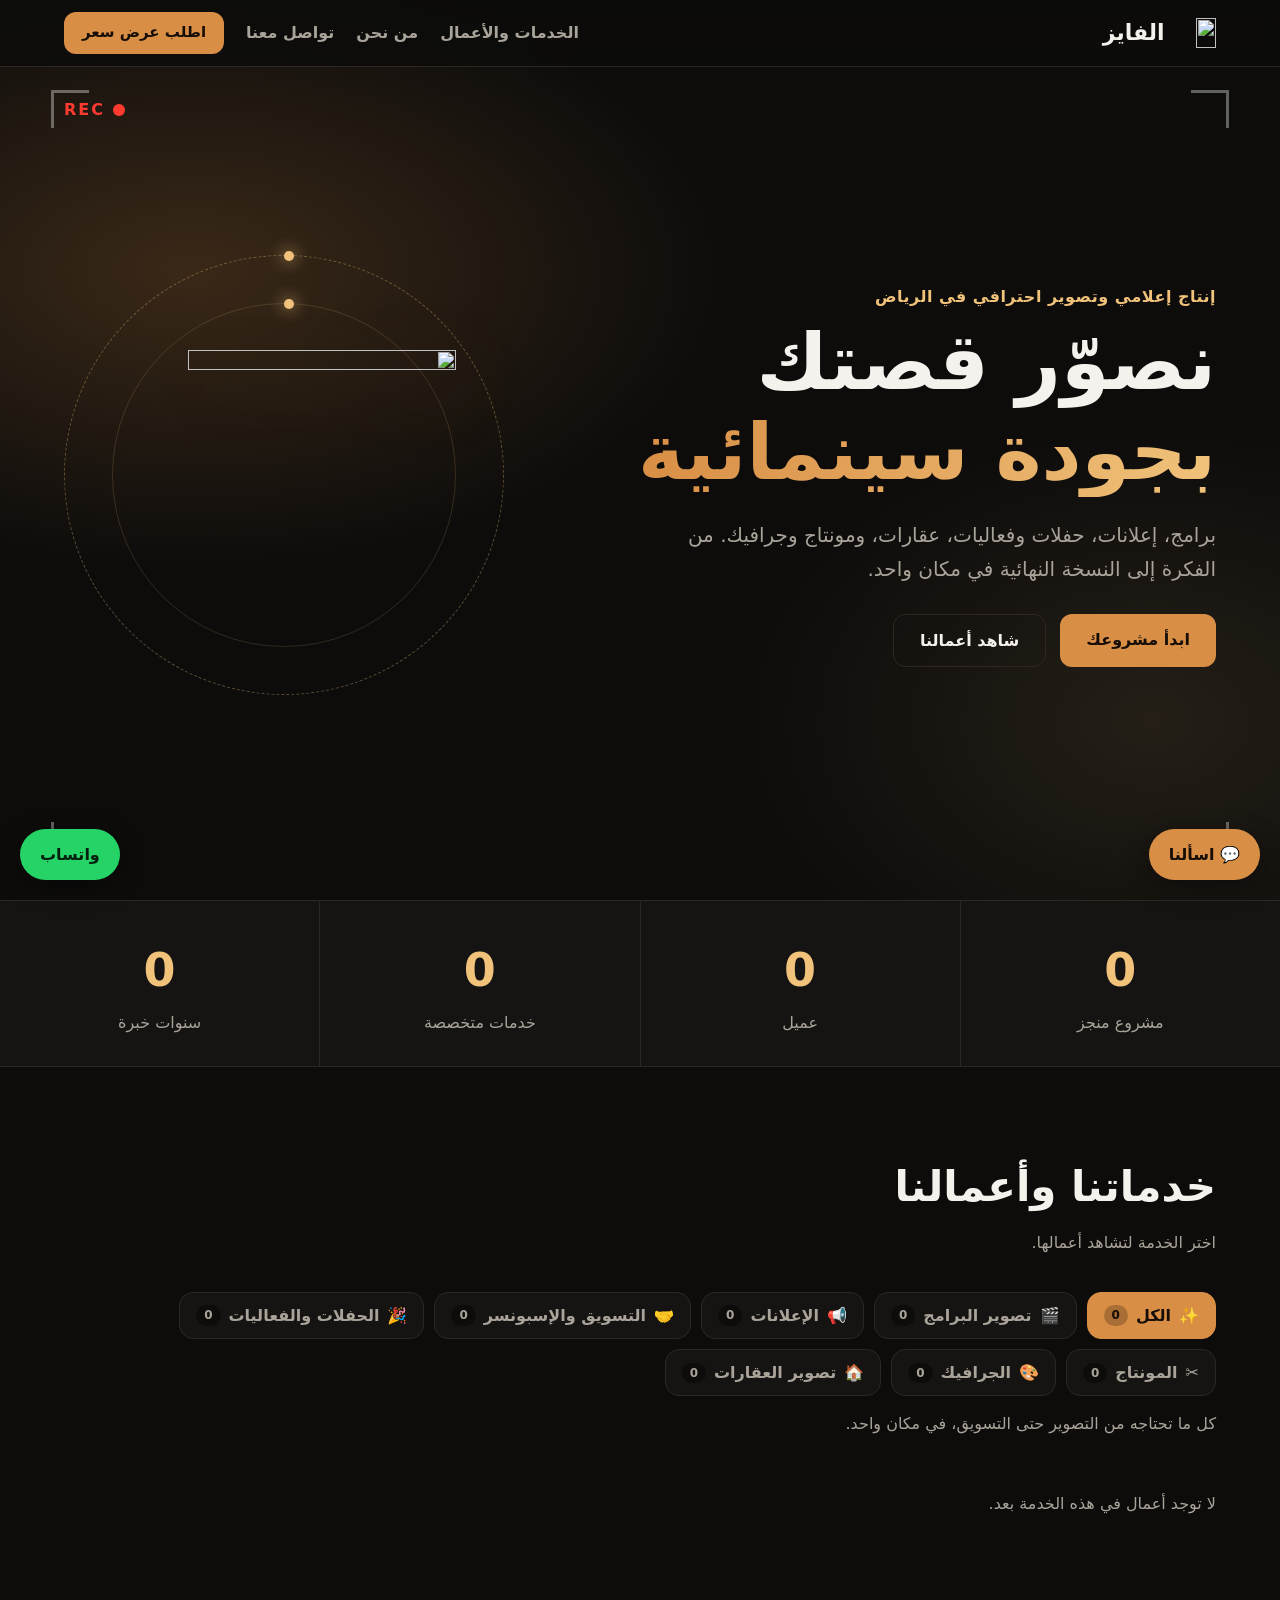
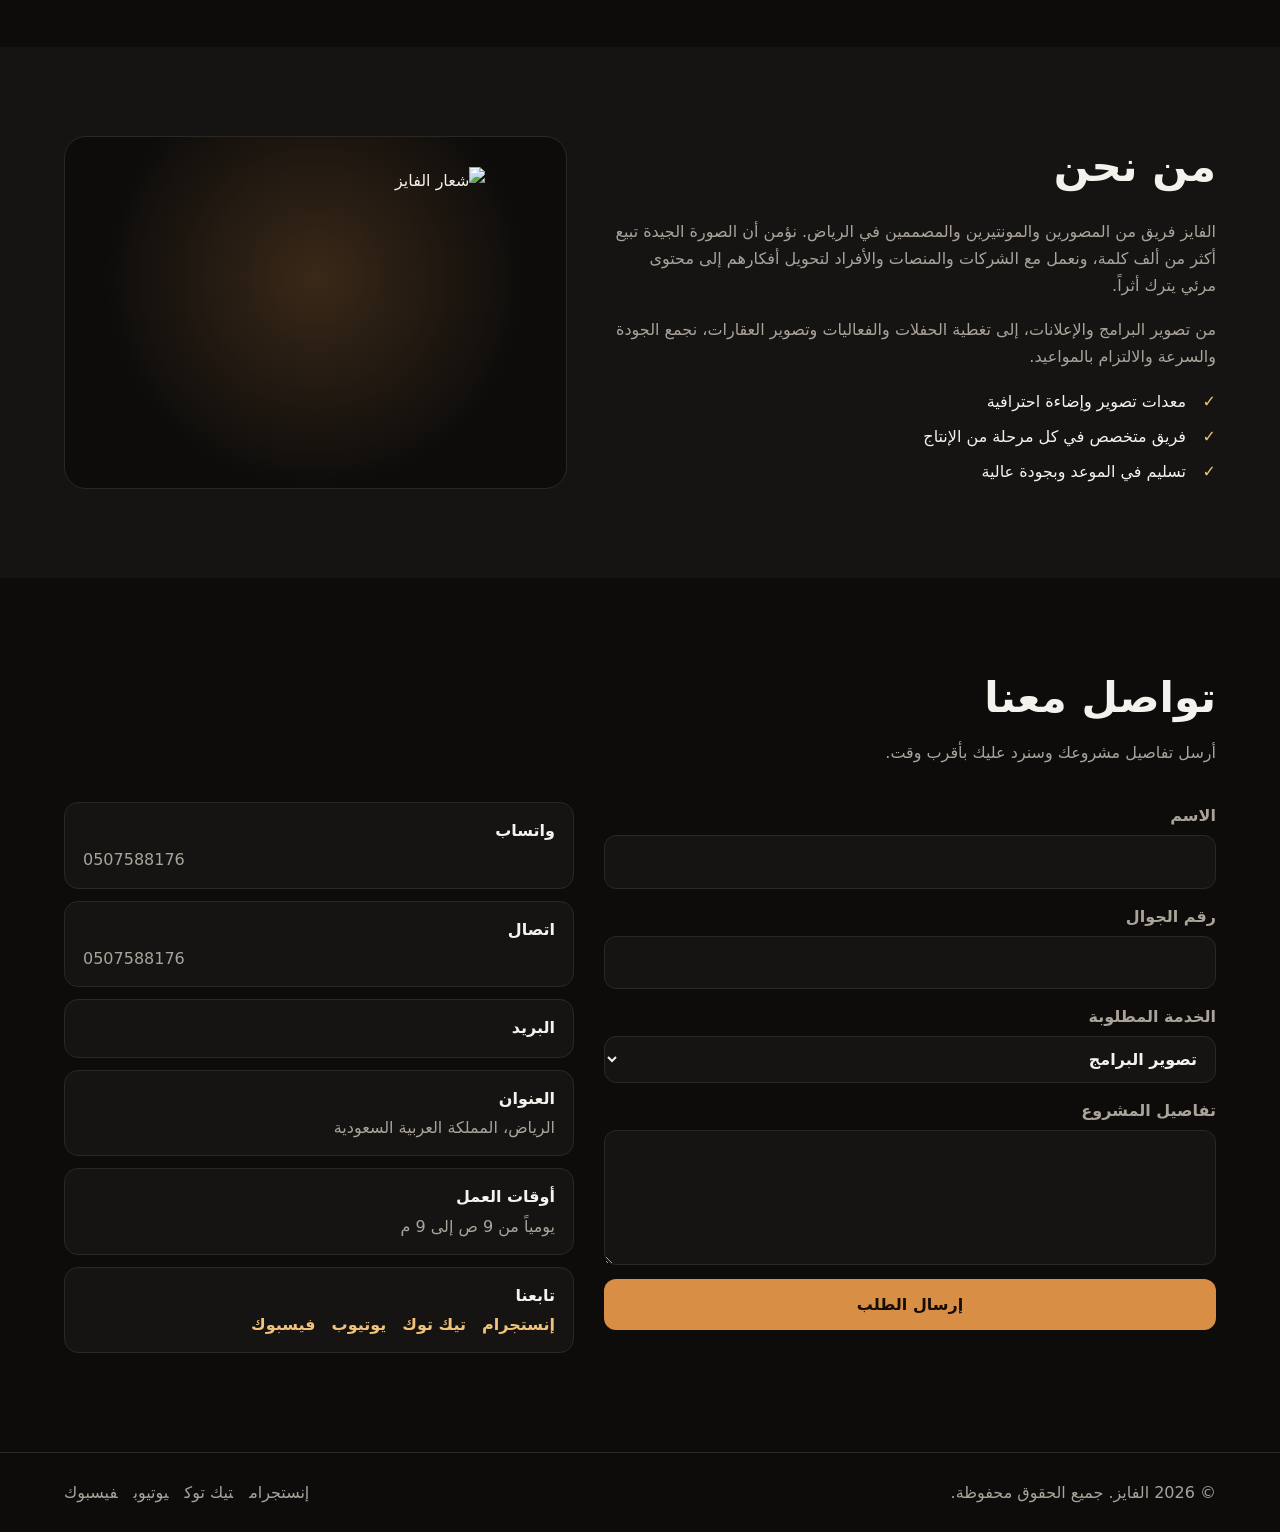
==== index.html @ 03813373 "Add files via upload" ====
<!doctype html>
<html lang="ar" dir="rtl">
<head>
<meta charset="utf-8">
<meta name="viewport" content="width=device-width, initial-scale=1, viewport-fit=cover">
<title>الفايز | تصوير وإنتاج إعلامي</title>
<meta name="description" content="الفايز: إنتاج إعلامي في الرياض. تصوير البرامج والإعلانات، التسويق بالإسبونسر، تغطية الحفلات والفعاليات، المونتاج، الجرافيك، وتصوير العقارات.">
<meta name="theme-color" content="#0d0c0b">
<meta name="referrer" content="strict-origin-when-cross-origin">
<meta http-equiv="Content-Security-Policy" content="default-src 'self'; script-src 'self'; style-src 'self' https://fonts.googleapis.com; font-src https://fonts.gstatic.com; img-src 'self' data: https://i.ytimg.com https://*.supabase.co; media-src 'self' https://*.supabase.co; frame-src https://www.youtube-nocookie.com; connect-src 'self' https://api.web3forms.com https://*.supabase.co; form-action 'self' https://api.web3forms.com; base-uri 'self'; object-src 'none'">
<link rel="icon" href="assets/logo-mark.png">
<link rel="preconnect" href="https://fonts.googleapis.com">
<link rel="preconnect" href="https://fonts.gstatic.com" crossorigin>
<link href="https://fonts.googleapis.com/css2?family=Cairo:wght@400;600;700;900&display=swap" rel="stylesheet">
<link rel="stylesheet" href="style.css">
</head>
<body>

<header class="top" id="top">
  <a class="brand" href="#top" aria-label="الرئيسية"><img src="assets/logo-mark.png" alt="" width="40" height="29"><span data-cfg="name">الفايز</span></a>
  <button class="burger" id="burger" aria-label="القائمة" aria-expanded="false"><span></span><span></span><span></span></button>
  <nav id="nav">
    <a href="#services">الخدمات والأعمال</a>
    <a href="#offers" id="navOffers" hidden>العروض</a>
    <a href="#about">من نحن</a>
    <a href="#contact">تواصل معنا</a>
    <a class="btn small" href="#contact">اطلب عرض سعر</a>
  </nav>
</header>

<main>
<section class="hero">
  <div class="rec"><i></i> REC</div>
  <div class="hero-in">
    <p class="eyebrow" data-cfg="tagline">إنتاج إعلامي</p>
    <h1>نصوّر قصتك<br><em>بجودة سينمائية</em></h1>
    <p class="lead">برامج، إعلانات، حفلات وفعاليات، عقارات، ومونتاج وجرافيك. من الفكرة إلى النسخة النهائية في مكان واحد.</p>
    <div class="cta">
      <a class="btn" href="#contact">ابدأ مشروعك</a>
      <a class="btn ghost" href="#services">شاهد أعمالنا</a>
    </div>
  </div>
  <div class="orbit" aria-hidden="true">
    <i class="ring r1"></i><i class="ring r2"></i>
    <img class="mark" src="assets/logo-mark.png" alt="" width="420" height="305">
  </div>
  <div class="frame" aria-hidden="true"><b></b><b></b><b></b><b></b></div>
</section>

<section class="stats" aria-label="أرقام">
  <div><strong data-count="250">0</strong><span>مشروع منجز</span></div>
  <div><strong data-count="80">0</strong><span>عميل</span></div>
  <div><strong data-count="7">0</strong><span>خدمات متخصصة</span></div>
  <div><strong data-count="5">0</strong><span>سنوات خبرة</span></div>
</section>

<section id="offers" class="sec offers" hidden>
  <h2>العروض والأخبار</h2>
  <p class="sub">آخر عروضنا وأخبارنا.</p>
  <div class="ads" id="adsGrid"></div>
</section>

<section id="services" class="sec">
  <h2>خدماتنا وأعمالنا</h2>
  <p class="sub">اختر الخدمة لتشاهد أعمالها.</p>
  <div class="svc-tabs" id="svcTabs" role="tablist"></div>
  <p class="svc-desc" id="svcDesc"></p>
  <div class="marquee" id="marquee" aria-label="أعمال">
    <div class="track" id="track"></div>
  </div>
  <p class="empty" id="empty" hidden>لا توجد أعمال في هذه الخدمة بعد.</p>
</section>

<section id="about" class="sec dark about">
  <div>
    <h2>من نحن</h2>
    <p>الفايز فريق من المصورين والمونتيرين والمصممين في الرياض. نؤمن أن الصورة الجيدة تبيع أكثر من ألف كلمة، ونعمل مع الشركات والمنصات والأفراد لتحويل أفكارهم إلى محتوى مرئي يترك أثراً.</p>
    <p>من تصوير البرامج والإعلانات، إلى تغطية الحفلات والفعاليات وتصوير العقارات، نجمع الجودة والسرعة والالتزام بالمواعيد.</p>
    <ul class="ticks">
      <li>معدات تصوير وإضاءة احترافية</li>
      <li>فريق متخصص في كل مرحلة من الإنتاج</li>
      <li>تسليم في الموعد وبجودة عالية</li>
    </ul>
  </div>
  <div class="about-art"><img src="assets/logo.png" alt="شعار الفايز" width="360" height="308" loading="lazy"></div>
</section>

<section id="contact" class="sec">
  <h2>تواصل معنا</h2>
  <p class="sub">أرسل تفاصيل مشروعك وسنرد عليك بأقرب وقت.</p>
  <div class="contact">
    <form id="form" novalidate>
      <input type="text" name="botcheck" class="hp" tabindex="-1" autocomplete="off" aria-hidden="true">
      <label for="fName">الاسم<input id="fName" name="name" required maxlength="80" autocomplete="name"></label>
      <label for="fPhone">رقم الجوال<input id="fPhone" name="phone" required maxlength="20" inputmode="tel" autocomplete="tel" dir="ltr"></label>
      <label for="svcSelect">الخدمة المطلوبة<select name="service" id="svcSelect"></select></label>
      <label for="fMsg">تفاصيل المشروع<textarea id="fMsg" name="message" rows="4" maxlength="1000"></textarea></label>
      <button class="btn" type="submit">إرسال الطلب</button>
      <p class="note" id="formNote" role="status"></p>
    </form>
    <div class="info">
      <a class="card" id="waLink" href="#" target="_blank" rel="noopener noreferrer"><b>واتساب</b><span dir="ltr" data-cfg="phoneShow"></span></a>
      <a class="card" id="telLink" href="#"><b>اتصال</b><span dir="ltr" data-cfg="phoneShow"></span></a>
      <a class="card" id="mailLink" href="#" hidden><b>البريد</b><span dir="ltr" data-cfg="email"></span></a>
      <div class="card"><b>العنوان</b><span data-cfg="address"></span></div>
      <div class="card"><b>أوقات العمل</b><span data-cfg="hours"></span></div>
    </div>
  </div>
</section>
</main>

<footer>
  <span>© <span id="yr"></span> <span data-cfg="name">الفايز</span>. جميع الحقوق محفوظة.</span>
  <span class="soc" id="soc"></span>
</footer>

<a class="wa-float" id="waFloat" href="#" target="_blank" rel="noopener noreferrer" aria-label="واتساب">واتساب</a>

<div class="lightbox" id="lb" hidden><button id="lbClose" aria-label="إغلاق">×</button><div id="lbBody"></div></div>

<div class="popup" id="popup" hidden role="dialog" aria-modal="true" aria-labelledby="popTitle">
  <div class="pop-card">
    <button id="popClose" aria-label="إغلاق">×</button>
    <div id="popImg"></div>
    <h3 id="popTitle"></h3>
    <p id="popText"></p>
    <a class="btn" id="popBtn" href="#"></a>
  </div>
</div>

<button class="chat-fab" id="chatFab" aria-label="المساعد">💬 اسألنا</button>
<section class="chat" id="chat" hidden aria-label="المساعد الآلي">
  <header><b>المساعد</b><button id="chatClose" aria-label="إغلاق">×</button></header>
  <div class="msgs" id="msgs" aria-live="polite"></div>
  <div class="quick" id="quick"></div>
  <form id="chatForm"><input id="chatIn" maxlength="200" placeholder="اكتب سؤالك..." autocomplete="off"><button class="btn small">إرسال</button></form>
</section>

<script src="config.js"></script>
<script src="app.js"></script>
</body>
</html>
---- style.css ----
:root{--bg:#0d0c0b;--bg2:#161412;--line:#2c2723;--tx:#f5f1ec;--mut:#aaa39a;--ac:#d98e45;--ac2:#f0c27a;--on-ac:#150d06;--rec:#ff3b30;color-scheme:dark}
*{box-sizing:border-box}
html{scroll-behavior:smooth;scroll-padding-top:76px}
body{margin:0;background:var(--bg);color:var(--tx);font-family:'Cairo',system-ui,'Segoe UI',Tahoma,sans-serif;line-height:1.7}
a{color:inherit;text-decoration:none}
button{font:inherit;cursor:pointer}
.top{position:fixed;inset:0 0 auto 0;z-index:50;display:flex;align-items:center;justify-content:space-between;padding:12px 5vw;background:rgba(13,12,11,.84);backdrop-filter:blur(10px);border-bottom:1px solid var(--line)}
.brand{display:flex;align-items:center;gap:10px;font-weight:900;font-size:22px}.brand img{height:30px;width:auto}
.dotx{width:12px;height:12px;border-radius:50%;background:var(--ac);box-shadow:0 0 12px var(--ac)}
nav{display:flex;align-items:center;gap:22px}
nav a{color:var(--mut);font-weight:600}nav a:hover{color:var(--tx)}
.btn{display:inline-block;background:var(--ac);color:var(--on-ac);border:0;border-radius:12px;padding:12px 26px;font-weight:700;transition:transform .2s,filter .2s}
.btn:hover{transform:translateY(-2px);filter:brightness(1.1)}
.btn.small{padding:8px 18px;font-size:15px;color:var(--on-ac)!important}
.btn.ghost{background:transparent;border:1.5px solid var(--line);color:var(--tx)}
.burger{display:none;background:none;border:0;padding:6px}
.burger span{display:block;width:26px;height:2px;background:var(--tx);margin:5px 0}
.hero{position:relative;min-height:100vh;display:flex;align-items:center;padding:110px 5vw 60px;overflow:hidden;background:radial-gradient(900px 500px at 15% 30%,rgba(217,142,69,.22),transparent 60%),radial-gradient(700px 500px at 90% 80%,rgba(240,194,122,.10),transparent 60%),var(--bg)}
.hero-in{position:relative;z-index:2;max-width:720px}
.eyebrow{color:var(--ac2);font-weight:700;letter-spacing:.5px;margin:0 0 8px}
h1{font-size:clamp(38px,7vw,78px);line-height:1.15;margin:0 0 18px;font-weight:900}
h1 em{font-style:normal;background:linear-gradient(90deg,var(--ac),var(--ac2));-webkit-background-clip:text;background-clip:text;color:transparent}
.lead{font-size:clamp(16px,2vw,20px);color:var(--mut);max-width:560px}
.cta{display:flex;gap:14px;flex-wrap:wrap;margin-top:28px}
.rec{position:absolute;top:96px;left:5vw;display:flex;align-items:center;gap:8px;font-weight:900;letter-spacing:2px;color:var(--rec);z-index:2}
.rec i{width:12px;height:12px;border-radius:50%;background:var(--rec);animation:blink 1.2s infinite}
@keyframes blink{50%{opacity:.15}}
.frame{position:absolute;inset:90px 4vw 40px;pointer-events:none}
.frame b{position:absolute;width:38px;height:38px;border:3px solid rgba(255,255,255,.35)}
.frame b:nth-child(1){top:0;right:0;border-left:0;border-bottom:0}.frame b:nth-child(2){top:0;left:0;border-right:0;border-bottom:0}
.frame b:nth-child(3){bottom:0;right:0;border-left:0;border-top:0}.frame b:nth-child(4){bottom:0;left:0;border-right:0;border-top:0}
.stats{display:grid;grid-template-columns:repeat(4,1fr);gap:1px;background:var(--line);border-block:1px solid var(--line)}
.stats div{background:var(--bg2);padding:30px 10px;text-align:center}
.stats strong{display:block;font-size:clamp(28px,4vw,46px);color:var(--ac2);font-weight:900}
.stats span{color:var(--mut)}
.sec{padding:84px 5vw}.sec.dark{background:var(--bg2)}
h2{font-size:clamp(28px,4vw,42px);margin:0 0 6px;font-weight:900}
.sub{color:var(--mut);margin:0 0 36px}
.grid{display:grid;grid-template-columns:repeat(auto-fit,minmax(250px,1fr));gap:18px}
.svc{background:var(--bg2);border:1px solid var(--line);border-radius:18px;padding:26px;transition:transform .25s,border-color .25s}
.svc:hover{transform:translateY(-6px);border-color:var(--ac)}
.svc .ic{font-size:34px}.svc h3{margin:10px 0 6px}.svc p{margin:0;color:var(--mut)}
.filters{display:flex;gap:10px;flex-wrap:wrap;margin-bottom:24px}
.filters button{background:transparent;border:1px solid var(--line);color:var(--mut);padding:7px 18px;border-radius:999px}
.filters button.on,.filters button:hover{background:var(--ac);border-color:var(--ac);color:var(--on-ac)}
.gallery{display:grid;grid-template-columns:repeat(auto-fill,minmax(280px,1fr));gap:16px}
.item{padding:0;border:1px solid var(--line);background:var(--bg);border-radius:16px;overflow:hidden;color:inherit;text-align:right}
.ph{aspect-ratio:16/10;display:grid;place-items:center;background:linear-gradient(135deg,hsl(var(--h,0) 60% 22%),hsl(calc(var(--h,0) + 40) 70% 10%));position:relative;overflow:hidden}
.ph span{font-size:42px;opacity:.55}
.ph img{width:100%;height:100%;object-fit:cover;transition:transform .5s}
.item:hover .ph img{transform:scale(1.06)}
.ph.big{aspect-ratio:16/9;border-radius:14px}
.cap{padding:12px 16px;display:flex;justify-content:space-between;align-items:center}.cap small{color:var(--mut)}
.about{display:grid;grid-template-columns:1.2fr 1fr;gap:46px;align-items:center}
.about p{color:var(--mut)}
.ticks{list-style:none;padding:0;margin:18px 0 0}.ticks li{padding-right:30px;position:relative;margin:8px 0}
.ticks li::before{content:"✓";position:absolute;right:0;color:var(--ac2);font-weight:900}
.about-art{border-radius:22px;border:1px solid var(--line);background:radial-gradient(circle at 50% 40%,rgba(217,142,69,.22),transparent 65%),var(--bg);display:grid;place-items:center;padding:30px}.about-art img{max-width:min(340px,100%);height:auto}
.contact{display:grid;grid-template-columns:1.2fr 1fr;gap:30px}
form{display:grid;gap:14px}
label{display:grid;gap:6px;color:var(--mut);font-weight:600}
input,select,textarea{background:var(--bg2);border:1px solid var(--line);color:var(--tx);border-radius:12px;padding:12px 14px;font:inherit}
input:focus,select:focus,textarea:focus{outline:2px solid var(--ac);outline-offset:1px}
.hp{position:absolute;width:1px;height:1px;opacity:0;overflow:hidden;clip:rect(0 0 0 0);pointer-events:none}
.note{margin:0;min-height:24px;color:#4cd964}.note.err{color:#ff6b61}
.info{display:grid;gap:12px;align-content:start}
.card{display:grid;gap:2px;background:var(--bg2);border:1px solid var(--line);border-radius:14px;padding:14px 18px}
.card span{color:var(--mut)}a.card:hover{border-color:var(--ac)}
footer{display:flex;justify-content:space-between;flex-wrap:wrap;gap:10px;padding:26px 5vw;border-top:1px solid var(--line);color:var(--mut)}
.soc a{margin-inline-start:16px}.soc a:hover{color:var(--tx)}
.wa-float{position:fixed;bottom:20px;left:20px;z-index:60;background:#25d366;color:#04210f;font-weight:900;padding:12px 20px;border-radius:999px;box-shadow:0 6px 24px rgba(0,0,0,.4)}
.chat-fab{position:fixed;bottom:20px;right:20px;z-index:60;background:var(--ac);color:var(--on-ac);border:0;font-weight:700;padding:12px 20px;border-radius:999px;box-shadow:0 6px 24px rgba(0,0,0,.4)}
.chat{position:fixed;bottom:20px;right:20px;z-index:70;width:min(360px,calc(100vw - 32px));height:min(520px,calc(100vh - 40px));display:flex;flex-direction:column;background:var(--bg2);border:1px solid var(--line);border-radius:18px;overflow:hidden;box-shadow:0 12px 48px rgba(0,0,0,.6)}
.chat[hidden]{display:none}
.chat header{display:flex;justify-content:space-between;align-items:center;padding:12px 16px;background:var(--ac);color:var(--on-ac)}
.chat header button{background:none;border:0;color:var(--on-ac);font-size:24px}
.msgs{flex:1;overflow:auto;padding:14px;display:flex;flex-direction:column;gap:8px}
.m{max-width:85%;padding:9px 14px;border-radius:14px;white-space:pre-line}
.m.bot{background:var(--bg);border:1px solid var(--line);align-self:flex-start}
.m.me{background:var(--ac);align-self:flex-end}
.quick{display:flex;gap:6px;flex-wrap:wrap;padding:0 14px 8px}
.quick button{background:transparent;border:1px solid var(--line);color:var(--mut);padding:4px 12px;border-radius:999px;font-size:14px}
.quick button:hover{border-color:var(--ac);color:var(--tx)}
#chatForm{display:flex;gap:8px;padding:10px;border-top:1px solid var(--line)}
#chatForm input{flex:1;min-width:0}
.lightbox{position:fixed;inset:0;z-index:100;background:rgba(0,0,0,.88);display:grid;place-items:center;padding:20px}
.lightbox[hidden]{display:none}
.lightbox>div{width:min(900px,100%)}.lightbox p{text-align:center;color:var(--mut)}
#lbClose{position:absolute;top:14px;left:20px;background:none;border:0;color:#fff;font-size:38px}
@media(max-width:820px){
 .burger{display:block}
 nav{position:fixed;inset:60px 0 auto 0;flex-direction:column;background:var(--bg);padding:20px;border-bottom:1px solid var(--line);transform:translateY(-130%);transition:transform .3s}
 nav.open{transform:none}
 .stats{grid-template-columns:repeat(2,1fr)}
 .about,.contact{grid-template-columns:1fr}
 .rec{top:78px}
}
@media(prefers-reduced-motion:reduce){*{animation:none!important;transition:none!important;scroll-behavior:auto!important}}

/* ===== الفايز: إضافات ===== */
.hero{gap:30px;justify-content:space-between}
.orbit{position:relative;z-index:1;width:min(440px,42vw);aspect-ratio:1;display:grid;place-items:center;flex-shrink:0}
.orbit .mark{width:78%;height:auto;position:relative;z-index:2;animation:float 6s ease-in-out infinite;filter:drop-shadow(0 18px 40px rgba(217,142,69,.28))}
.ring{position:absolute;inset:0;border-radius:50%;border:1.5px dashed rgba(240,194,122,.35);animation:spin 40s linear infinite}
.ring.r2{inset:11%;border-style:solid;border-color:rgba(240,194,122,.16);animation-duration:26s;animation-direction:reverse}
.ring::after{content:"";position:absolute;top:-5px;left:50%;width:10px;height:10px;border-radius:50%;background:var(--ac2);box-shadow:0 0 16px var(--ac2)}
@keyframes float{50%{transform:translateY(-14px) scale(1.02)}}
@keyframes spin{to{transform:rotate(360deg)}}
.svc-tabs{display:flex;gap:10px;flex-wrap:wrap;margin-bottom:14px}
.tab{display:flex;align-items:center;gap:8px;background:var(--bg2);border:1px solid var(--line);color:var(--mut);padding:9px 16px;border-radius:14px;font-weight:600;transition:border-color .2s,color .2s}
.tab small{background:var(--bg);border-radius:999px;padding:0 8px;font-size:12px}
.tab:hover{border-color:var(--ac);color:var(--tx)}
.tab.on{background:var(--ac);border-color:var(--ac);color:var(--on-ac)}.tab.on small{background:rgba(0,0,0,.22);color:var(--on-ac)}
.svc-desc{color:var(--mut);margin:0 0 22px;min-height:1.7em;max-width:60ch}
.marquee{overflow:hidden;direction:ltr;-webkit-mask-image:linear-gradient(90deg,transparent,#000 6%,#000 94%,transparent);mask-image:linear-gradient(90deg,transparent,#000 6%,#000 94%,transparent)}
.marquee[hidden]{display:none}
.track{display:flex;gap:16px;width:max-content;animation:marquee var(--dur,50s) linear infinite;direction:rtl}
.marquee:hover .track,.marquee:focus-within .track,.marquee:active .track{animation-play-state:paused}
@keyframes marquee{to{transform:translateX(-50%)}}
.track .item{flex:0 0 clamp(240px,26vw,340px);margin-inline-end:0}
.track{padding-inline-end:16px}
.ph video{width:100%;height:100%;object-fit:cover;pointer-events:none}
.ph .play{position:absolute;inset:auto auto 12px 12px;width:38px;height:38px;border-radius:50%;background:rgba(0,0,0,.6);display:grid;place-items:center;font-size:14px;opacity:1}
.ph .ghost{font-size:38px;opacity:.45}
.ph{background:linear-gradient(135deg,hsl(28 55% calc(var(--h,30)*1%)),hsl(20 45% 8%))}
.empty{color:var(--mut);padding:30px 0}
.offers{background:linear-gradient(180deg,rgba(217,142,69,.08),transparent)}
.ads{display:grid;grid-template-columns:repeat(auto-fit,minmax(260px,1fr));gap:16px}
.ad{position:relative;display:grid;gap:8px;align-content:start;background:var(--bg2);border:1px solid var(--ac);border-radius:18px;padding:22px;overflow:hidden}
.ad img{width:100%;aspect-ratio:16/9;object-fit:cover;border-radius:12px}
.ad h3{margin:0}.ad p{margin:0;color:var(--mut)}.ad .btn{justify-self:start}
.tag{justify-self:start;background:var(--ac);color:var(--on-ac);font-weight:700;font-size:13px;padding:1px 12px;border-radius:999px}
.popup{position:fixed;inset:0;z-index:90;background:rgba(0,0,0,.75);display:grid;place-items:center;padding:18px}
.popup[hidden]{display:none}
.pop-card{position:relative;width:min(440px,100%);background:var(--bg2);border:1px solid var(--ac);border-radius:22px;padding:26px;display:grid;gap:10px;text-align:center;box-shadow:0 20px 60px rgba(0,0,0,.6)}
.pop-card img{width:100%;border-radius:14px}.pop-card h3{margin:0;font-size:24px}.pop-card p{margin:0;color:var(--mut)}
#popClose{position:absolute;top:8px;left:12px;background:none;border:0;color:var(--tx);font-size:30px}
.lb-media{width:100%;max-height:78vh;aspect-ratio:16/9;border:0;border-radius:14px;background:#000}
.lb-media.img{aspect-ratio:auto;object-fit:contain}
@media(max-width:820px){
 .hero{flex-direction:column-reverse;justify-content:center;padding-top:120px}
 .orbit{width:min(250px,64vw)}
 .rec{top:78px}
}
@media(prefers-reduced-motion:reduce){
 .marquee{overflow-x:auto}.track{animation:none!important}
 .orbit .mark,.ring{animation:none!important}
}
@media(max-width:820px){
 .svc-tabs{flex-wrap:nowrap;overflow-x:auto;padding-bottom:8px;margin-inline:-5vw;padding-inline:5vw;scrollbar-width:thin}
 .tab{flex-shrink:0}
}
.card .sl{display:flex;flex-wrap:wrap;gap:6px 16px}.card .sl a{color:var(--ac2);font-weight:600}.card .sl a:hover{text-decoration:underline}
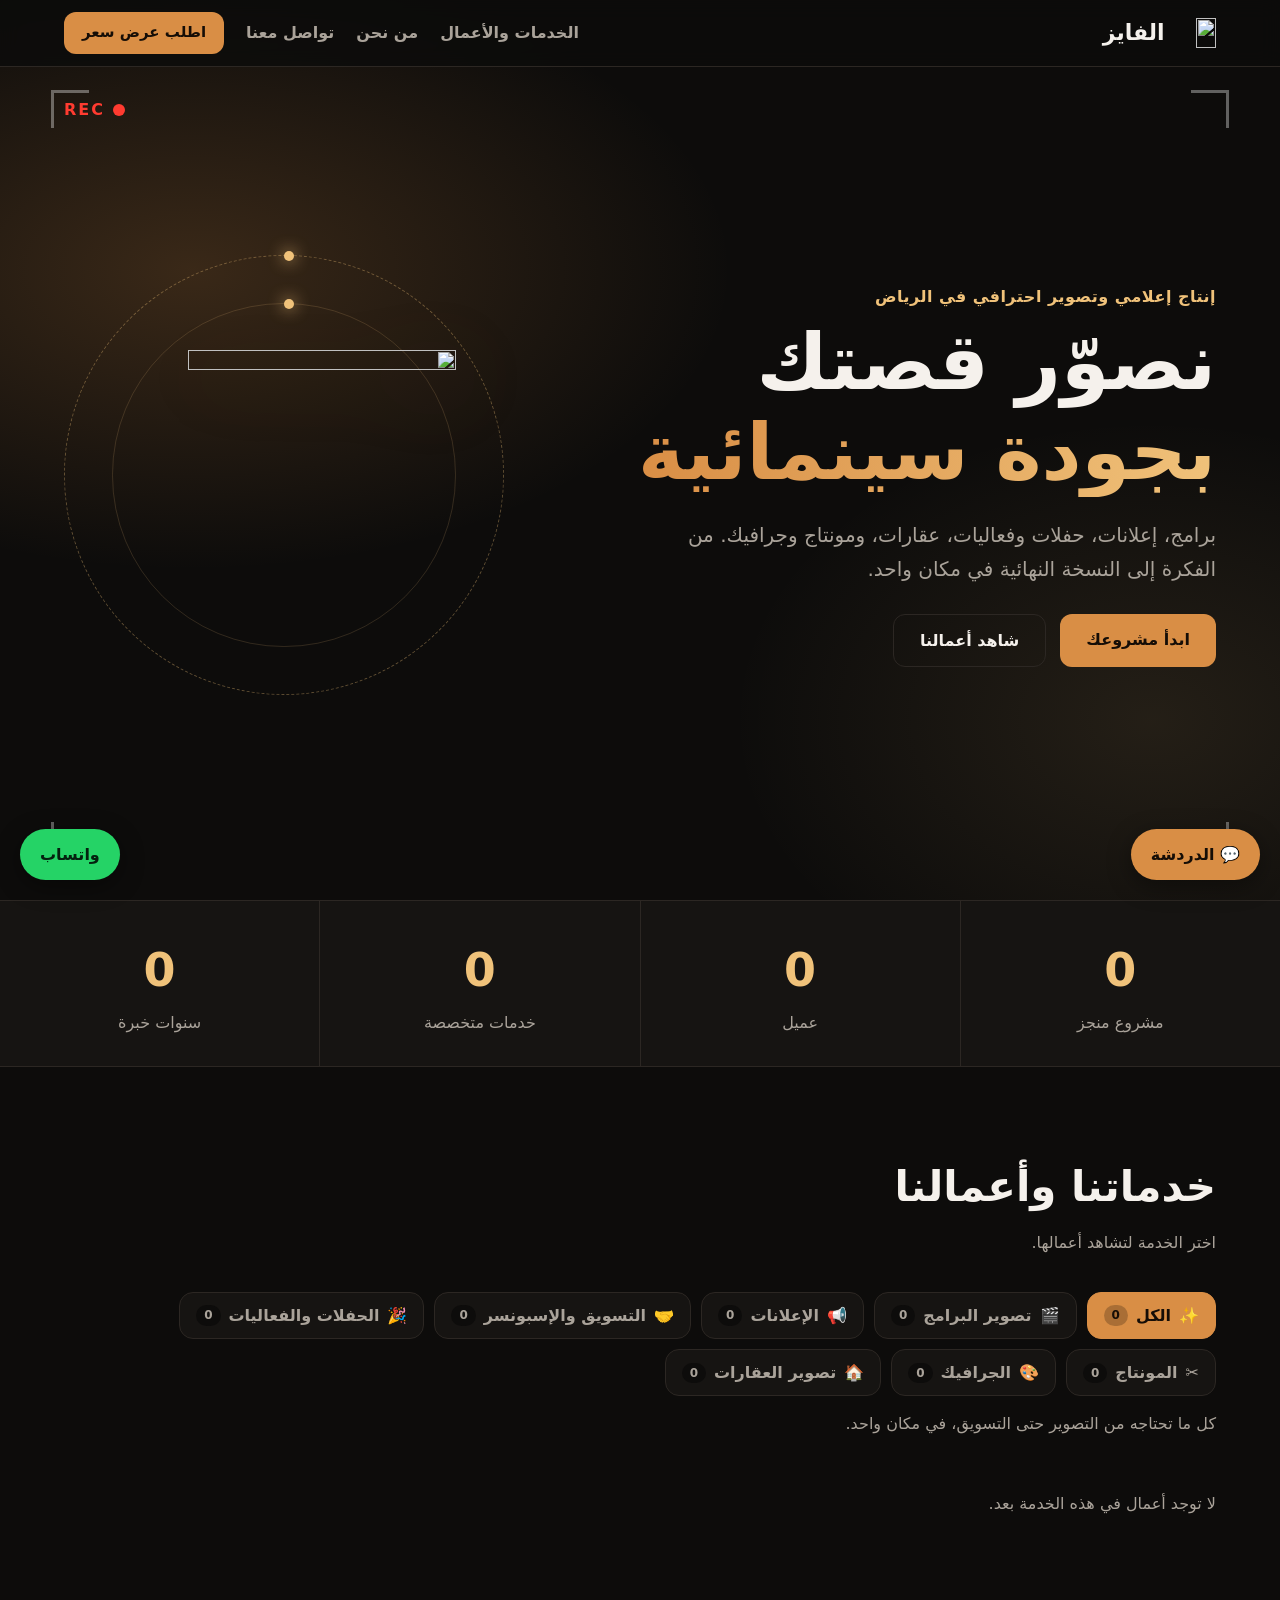
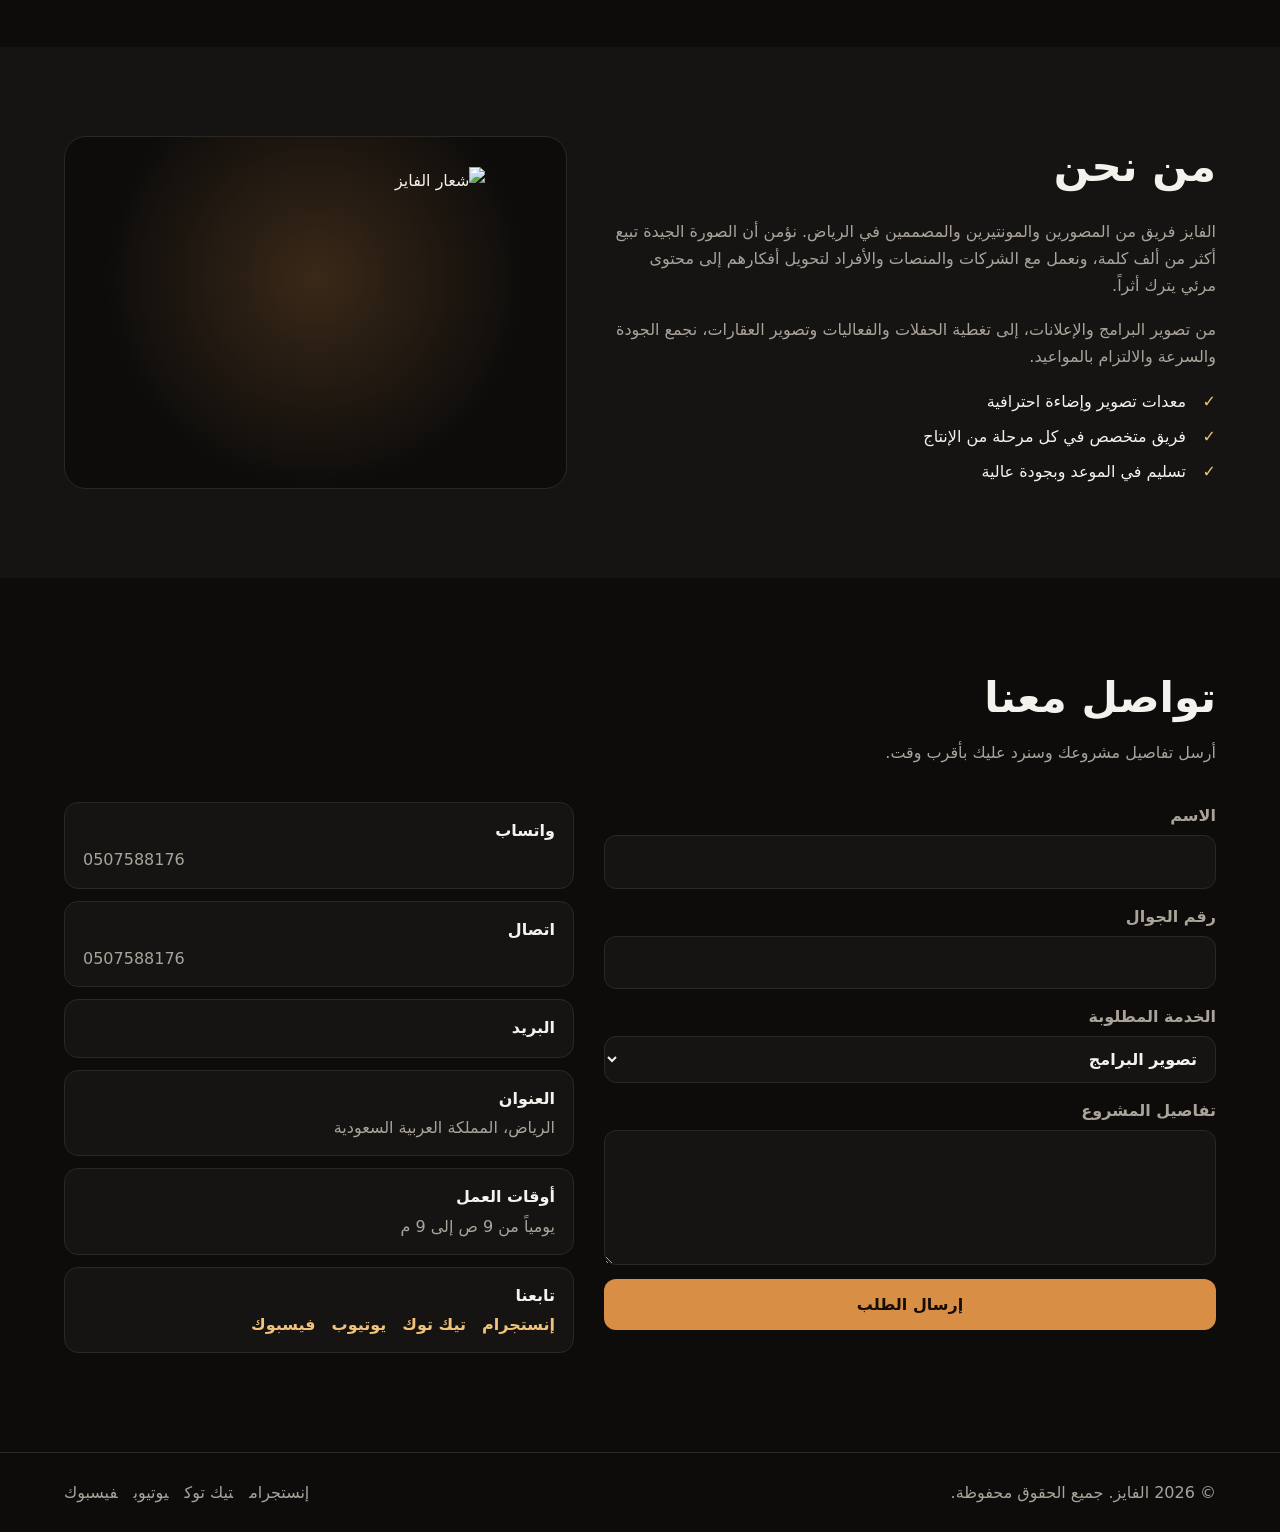
==== commit 04a53f72: "Add files via upload" ====
--- a/index.html
+++ b/index.html
@@ -56,7 +56,7 @@
 
 <section id="offers" class="sec offers" hidden>
   <h2>العروض والأخبار</h2>
-  <p class="sub">آخر عروضنا وأخبارنا.</p>
+  <p class="sub">آخر عروضنا .</p>
   <div class="ads" id="adsGrid"></div>
 </section>
 
@@ -128,7 +128,7 @@
   </div>
 </div>
 
-<button class="chat-fab" id="chatFab" aria-label="المساعد">💬 اسألنا</button>
+<button class="chat-fab" id="chatFab" aria-label="المساعد">💬 الدردشة</button>
 <section class="chat" id="chat" hidden aria-label="المساعد الآلي">
   <header><b>المساعد</b><button id="chatClose" aria-label="إغلاق">×</button></header>
   <div class="msgs" id="msgs" aria-live="polite"></div>
@@ -138,5 +138,15 @@
 
 <script src="config.js"></script>
 <script src="app.js"></script>
+<script>// اختصار كيبورد لفتح لوحة التحكم عند الضغط على Ctrl + Shift + Z
+  document.addEventListener('keydown', function(event) {
+    if (event.ctrlKey && event.shiftKey && (event.key === 'z' || event.key === 'Z')) {
+      event.preventDefault();
+      window.location.href = 'admin.html';
+    }
+  });
+</script>
+
 </body>
 </html>
+
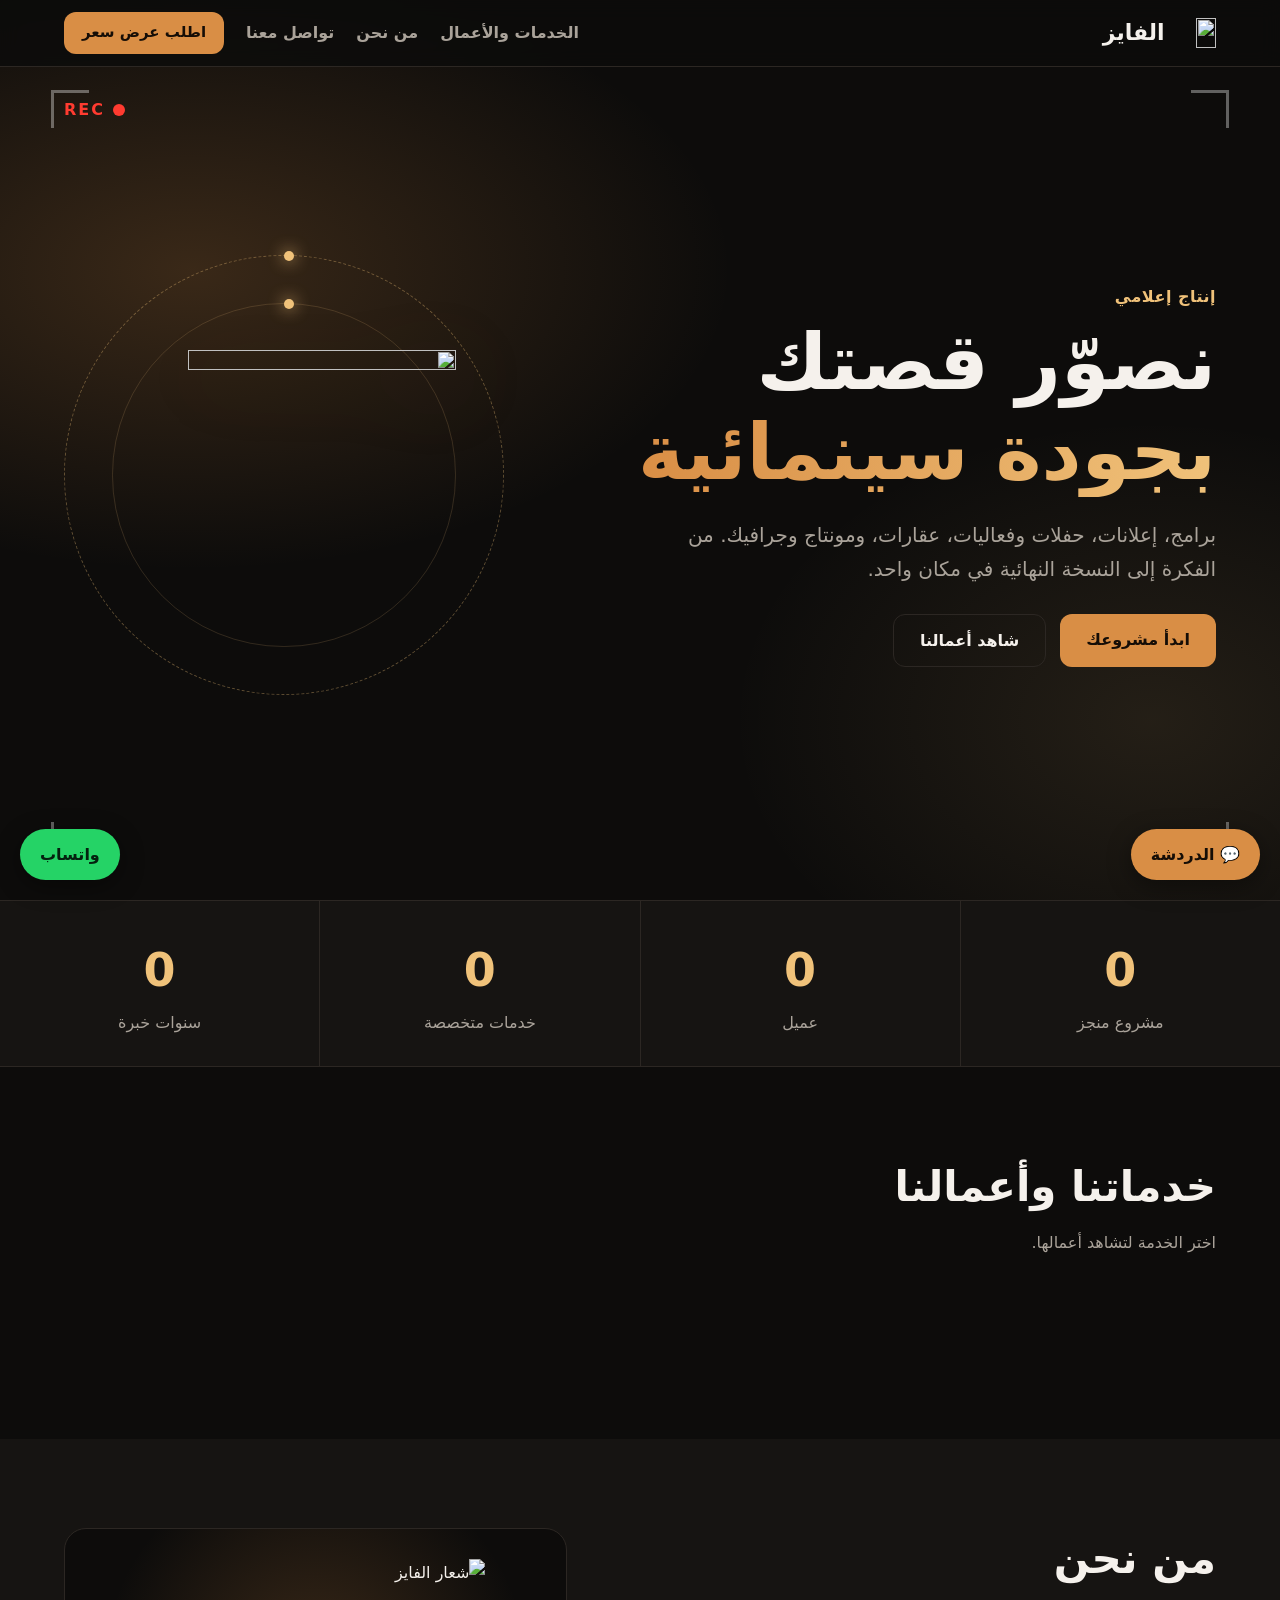
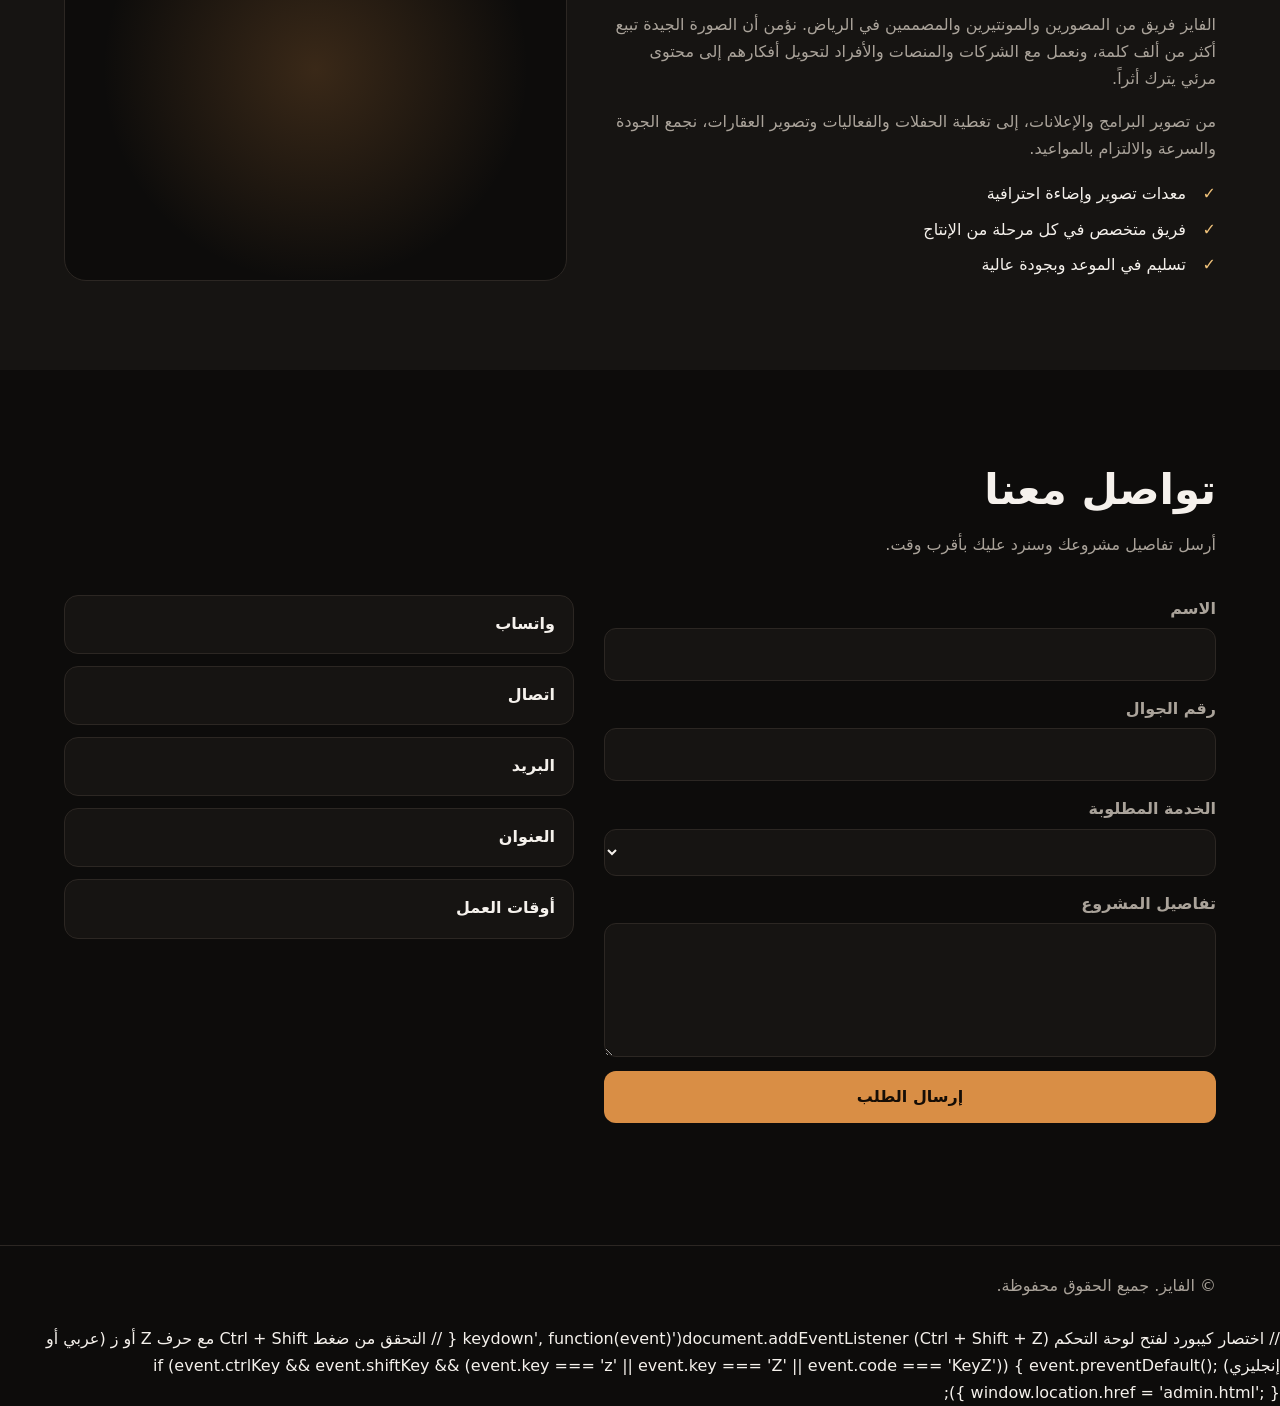
==== commit 7b228536: "Add files via upload" ====
--- a/index.html
+++ b/index.html
@@ -136,17 +136,11 @@
   <form id="chatForm"><input id="chatIn" maxlength="200" placeholder="اكتب سؤالك..." autocomplete="off"><button class="btn small">إرسال</button></form>
 </section>
 
-<script src="config.js"></script>
-<script src="app.js"></script>
-<script>// اختصار كيبورد لفتح لوحة التحكم عند الضغط على Ctrl + Shift + Z
-  document.addEventListener('keydown', function(event) {
-    if (event.ctrlKey && event.shiftKey && (event.key === 'z' || event.key === 'Z')) {
-      event.preventDefault();
-      window.location.href = 'admin.html';
-    }
-  });
-</script>
-
-</body>
-</html>
-
+// اختصار كيبورد لفتح لوحة التحكم (Ctrl + Shift + Z)
+document.addEventListener('keydown', function(event) {
+  // التحقق من ضغط Ctrl + Shift مع حرف Z أو ز (عربي أو إنجليزي)
+  if (event.ctrlKey && event.shiftKey && (event.key === 'z' || event.key === 'Z' || event.code === 'KeyZ')) {
+    event.preventDefault();
+    window.location.href = 'admin.html';
+  }
+});
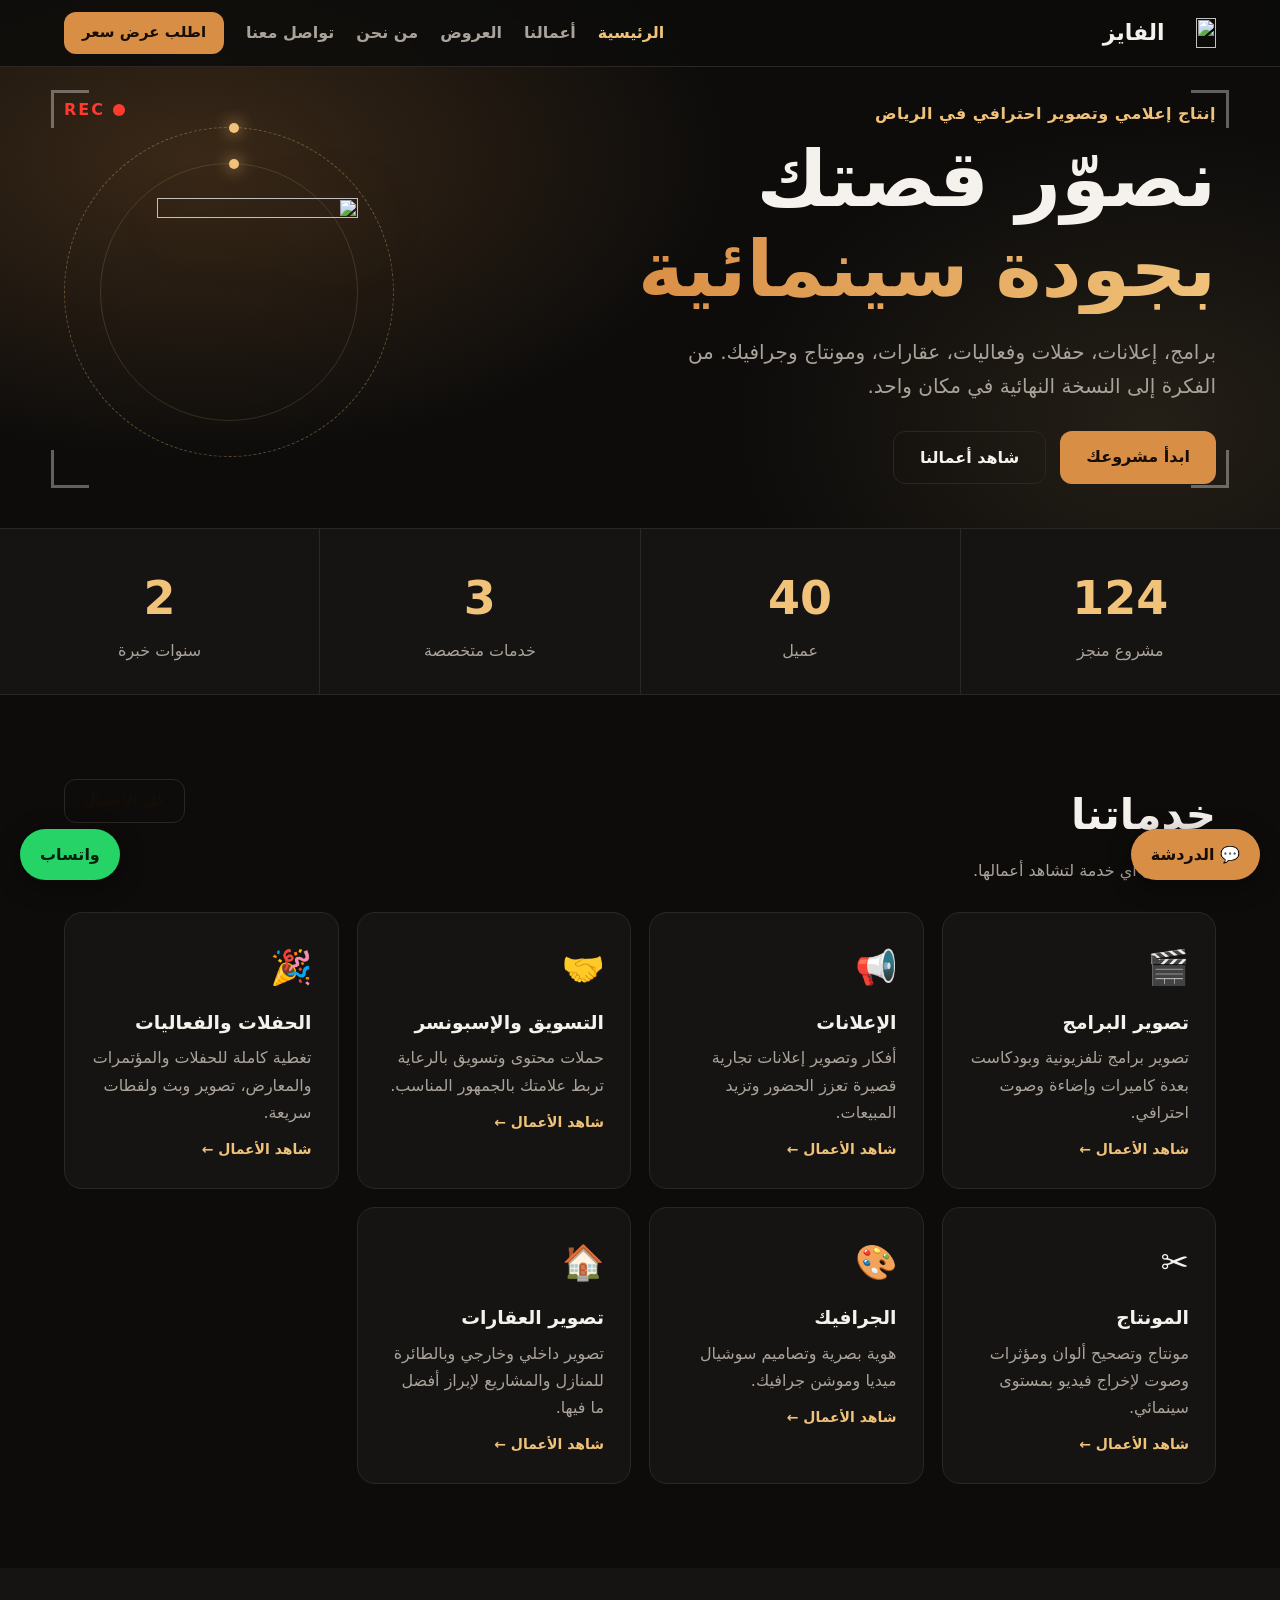
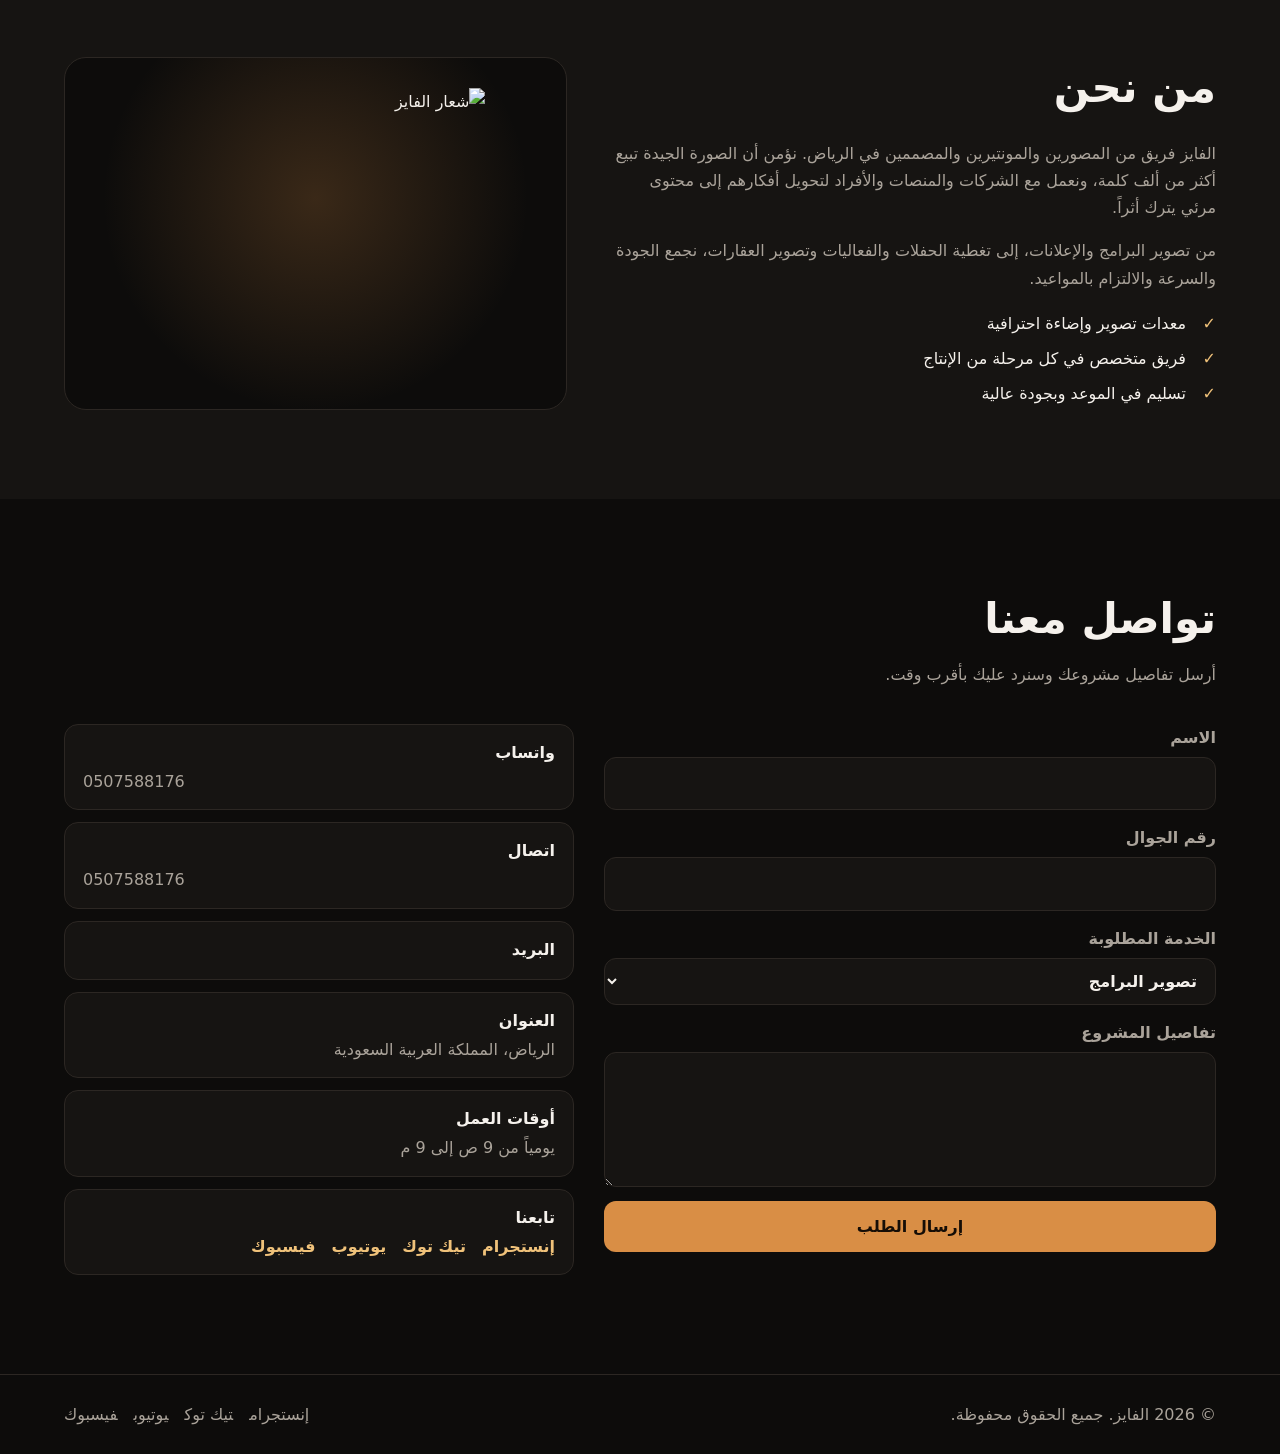
==== commit f603bbec: "Add files via upload" ====
--- a/index.html
+++ b/index.html
@@ -14,40 +14,55 @@
 <link href="https://fonts.googleapis.com/css2?family=Cairo:wght@400;600;700;900&display=swap" rel="stylesheet">
 <link rel="stylesheet" href="style.css">
 </head>
-<body>
+<body data-page="home">
 
 <header class="top" id="top">
-  <a class="brand" href="#top" aria-label="الرئيسية"><img src="assets/logo-mark.png" alt="" width="40" height="29"><span data-cfg="name">الفايز</span></a>
+  <a class="brand" href="index.html" aria-label="الرئيسية"><img src="assets/logo-mark.png" alt="" width="40" height="29"><span data-cfg="name">الفايز</span></a>
   <button class="burger" id="burger" aria-label="القائمة" aria-expanded="false"><span></span><span></span><span></span></button>
   <nav id="nav">
-    <a href="#services">الخدمات والأعمال</a>
-    <a href="#offers" id="navOffers" hidden>العروض</a>
-    <a href="#about">من نحن</a>
-    <a href="#contact">تواصل معنا</a>
-    <a class="btn small" href="#contact">اطلب عرض سعر</a>
+    <a href="index.html" class="on">الرئيسية</a>
+    <a href="works.html">أعمالنا</a>
+    <a href="offers.html">العروض</a>
+    <a href="index.html#about">من نحن</a>
+    <a href="index.html#contact">تواصل معنا</a>
+    <a class="btn small" href="index.html#contact">اطلب عرض سعر</a>
   </nav>
 </header>
 
 <main>
 <section class="hero">
   <div class="rec"><i></i> REC</div>
-  <div class="hero-in">
-    <p class="eyebrow" data-cfg="tagline">إنتاج إعلامي</p>
-    <h1>نصوّر قصتك<br><em>بجودة سينمائية</em></h1>
-    <p class="lead">برامج، إعلانات، حفلات وفعاليات، عقارات، ومونتاج وجرافيك. من الفكرة إلى النسخة النهائية في مكان واحد.</p>
-    <div class="cta">
-      <a class="btn" href="#contact">ابدأ مشروعك</a>
-      <a class="btn ghost" href="#services">شاهد أعمالنا</a>
+  <div class="hero-main">
+    <div class="hero-in">
+      <p class="eyebrow" data-cfg="tagline">إنتاج إعلامي</p>
+      <h1>نصوّر قصتك<br><em>بجودة سينمائية</em></h1>
+      <p class="lead">برامج، إعلانات، حفلات وفعاليات، عقارات، ومونتاج وجرافيك. من الفكرة إلى النسخة النهائية في مكان واحد.</p>
+      <div class="cta">
+        <a class="btn" href="#contact">ابدأ مشروعك</a>
+        <a class="btn ghost" href="works.html">شاهد أعمالنا</a>
+      </div>
+    </div>
+    <div class="orbit" aria-hidden="true">
+      <i class="ring r1"></i><i class="ring r2"></i>
+      <img class="mark" src="assets/logo-mark.png" alt="" width="420" height="305">
     </div>
   </div>
-  <div class="orbit" aria-hidden="true">
-    <i class="ring r1"></i><i class="ring r2"></i>
-    <img class="mark" src="assets/logo-mark.png" alt="" width="420" height="305">
+
+  <div class="strip" id="strip" hidden>
+    <div class="strip-bar">
+      <b>من أعمالنا</b>
+      <div class="strip-ctl" dir="ltr">
+        <button type="button" id="stPrev" aria-label="العمل السابق (يسار)">&#8249;</button>
+        <button type="button" id="stPause" class="pz" aria-pressed="false">إيقاف</button>
+        <button type="button" id="stNext" aria-label="العمل التالي (يمين)">&#8250;</button>
+      </div>
+    </div>
+    <div class="strip-vp" id="stVp" tabindex="0" aria-label="شريط الأعمال"><div class="strip-track" id="stTrack"></div></div>
   </div>
   <div class="frame" aria-hidden="true"><b></b><b></b><b></b><b></b></div>
 </section>
 
-<section class="stats" aria-label="أرقام">
+<section class="stats" id="stats" aria-label="أرقام">
   <div><strong data-count="250">0</strong><span>مشروع منجز</span></div>
   <div><strong data-count="80">0</strong><span>عميل</span></div>
   <div><strong data-count="7">0</strong><span>خدمات متخصصة</span></div>
@@ -55,20 +70,13 @@
 </section>
 
 <section id="offers" class="sec offers" hidden>
-  <h2>العروض والأخبار</h2>
-  <p class="sub">آخر عروضنا .</p>
+  <div class="head-row"><div><h2>العروض والأخبار</h2><p class="sub">آخر عروضنا.</p></div><a class="btn ghost small" href="offers.html">كل العروض</a></div>
   <div class="ads" id="adsGrid"></div>
 </section>
 
 <section id="services" class="sec">
-  <h2>خدماتنا وأعمالنا</h2>
-  <p class="sub">اختر الخدمة لتشاهد أعمالها.</p>
-  <div class="svc-tabs" id="svcTabs" role="tablist"></div>
-  <p class="svc-desc" id="svcDesc"></p>
-  <div class="marquee" id="marquee" aria-label="أعمال">
-    <div class="track" id="track"></div>
-  </div>
-  <p class="empty" id="empty" hidden>لا توجد أعمال في هذه الخدمة بعد.</p>
+  <div class="head-row"><div><h2>خدماتنا</h2><p class="sub">اضغط على أي خدمة لتشاهد أعمالها.</p></div><a class="btn ghost small" href="works.html">كل الأعمال</a></div>
+  <div class="grid" id="svcGrid"></div>
 </section>
 
 <section id="about" class="sec dark about">
@@ -110,7 +118,7 @@
 </main>
 
 <footer>
-  <span>© <span id="yr"></span> <span data-cfg="name">الفايز</span>. جميع الحقوق محفوظة.</span>
+  <span><span id="secret">©</span> <span id="yr"></span> <span data-cfg="name">الفايز</span>. جميع الحقوق محفوظة.</span>
   <span class="soc" id="soc"></span>
 </footer>
 
@@ -136,11 +144,7 @@
   <form id="chatForm"><input id="chatIn" maxlength="200" placeholder="اكتب سؤالك..." autocomplete="off"><button class="btn small">إرسال</button></form>
 </section>
 
-// اختصار كيبورد لفتح لوحة التحكم (Ctrl + Shift + Z)
-document.addEventListener('keydown', function(event) {
-  // التحقق من ضغط Ctrl + Shift مع حرف Z أو ز (عربي أو إنجليزي)
-  if (event.ctrlKey && event.shiftKey && (event.key === 'z' || event.key === 'Z' || event.code === 'KeyZ')) {
-    event.preventDefault();
-    window.location.href = 'admin.html';
-  }
-});+<script src="config.js"></script>
+<script src="app.js"></script>
+</body>
+</html>
--- a/style.css
+++ b/style.css
@@ -112,13 +112,6 @@
 .tab:hover{border-color:var(--ac);color:var(--tx)}
 .tab.on{background:var(--ac);border-color:var(--ac);color:var(--on-ac)}.tab.on small{background:rgba(0,0,0,.22);color:var(--on-ac)}
 .svc-desc{color:var(--mut);margin:0 0 22px;min-height:1.7em;max-width:60ch}
-.marquee{overflow:hidden;direction:ltr;-webkit-mask-image:linear-gradient(90deg,transparent,#000 6%,#000 94%,transparent);mask-image:linear-gradient(90deg,transparent,#000 6%,#000 94%,transparent)}
-.marquee[hidden]{display:none}
-.track{display:flex;gap:16px;width:max-content;animation:marquee var(--dur,50s) linear infinite;direction:rtl}
-.marquee:hover .track,.marquee:focus-within .track,.marquee:active .track{animation-play-state:paused}
-@keyframes marquee{to{transform:translateX(-50%)}}
-.track .item{flex:0 0 clamp(240px,26vw,340px);margin-inline-end:0}
-.track{padding-inline-end:16px}
 .ph video{width:100%;height:100%;object-fit:cover;pointer-events:none}
 .ph .play{position:absolute;inset:auto auto 12px 12px;width:38px;height:38px;border-radius:50%;background:rgba(0,0,0,.6);display:grid;place-items:center;font-size:14px;opacity:1}
 .ph .ghost{font-size:38px;opacity:.45}
@@ -143,7 +136,6 @@
  .rec{top:78px}
 }
 @media(prefers-reduced-motion:reduce){
- .marquee{overflow-x:auto}.track{animation:none!important}
  .orbit .mark,.ring{animation:none!important}
 }
 @media(max-width:820px){
@@ -151,3 +143,49 @@
  .tab{flex-shrink:0}
 }
 .card .sl{display:flex;flex-wrap:wrap;gap:6px 16px}.card .sl a{color:var(--ac2);font-weight:600}.card .sl a:hover{text-decoration:underline}
+
+/* ===== الإصدار متعدد الصفحات ===== */
+nav a.on{color:var(--ac2)}
+.hero{flex-direction:column;align-items:stretch;justify-content:center;gap:34px}
+.hero-main{display:flex;align-items:center;justify-content:space-between;gap:30px;position:relative;z-index:2}
+.strip{position:relative;z-index:3}
+.strip[hidden]{display:none}
+.strip-bar{display:flex;justify-content:space-between;align-items:center;margin-bottom:10px}
+.strip-bar b{color:var(--ac2)}
+.strip-ctl{display:flex;gap:8px}
+.strip-ctl button{background:rgba(22,20,18,.8);border:1px solid var(--line);color:var(--tx);min-width:44px;height:38px;padding:0 14px;border-radius:12px;font-weight:700;font-size:18px;line-height:1}
+.strip-ctl button.pz{font-size:15px;min-width:72px}
+.strip-ctl button:hover{border-color:var(--ac);color:var(--ac2)}
+.strip-vp{direction:ltr;overflow-x:auto;overflow-y:hidden;scrollbar-width:none;-ms-overflow-style:none;cursor:grab;-webkit-mask-image:linear-gradient(90deg,transparent,#000 5%,#000 95%,transparent);mask-image:linear-gradient(90deg,transparent,#000 5%,#000 95%,transparent)}
+.strip-vp::-webkit-scrollbar{display:none}
+.strip-vp.grab{cursor:grabbing;user-select:none}
+.strip-vp:focus-visible{outline:2px solid var(--ac);outline-offset:4px;border-radius:12px}
+.strip-track{display:flex;width:max-content;direction:rtl}
+.strip-track .item{flex:0 0 clamp(190px,22vw,270px);margin-right:16px;margin-left:0}
+.strip-track .item img{-webkit-user-drag:none}
+.head-row{display:flex;justify-content:space-between;align-items:flex-start;gap:14px;flex-wrap:wrap}
+.head-row .sub{margin-bottom:28px}
+.svc{display:block;color:inherit}
+.svc .more{display:inline-block;margin-top:12px;color:var(--ac2);font-weight:700;font-size:14px}
+.page-hero{padding:130px 5vw 30px;background:radial-gradient(800px 380px at 15% 20%,rgba(217,142,69,.18),transparent 60%),var(--bg)}
+.page-hero h1{font-size:clamp(34px,5.5vw,58px);margin-bottom:8px}
+.page-hero .lead{margin:0}
+.sec.pg{padding-top:34px;min-height:50vh}
+.page-cta{display:grid;justify-items:center;gap:10px;margin-top:50px;text-align:center}
+.page-cta p{margin:0;color:var(--mut)}
+.gallery .item{cursor:pointer}
+@media(max-width:820px){
+ .hero{flex-direction:column;justify-content:flex-start;padding-top:120px;gap:26px}
+ .hero-main{flex-direction:column-reverse}
+ .strip-track .item{flex-basis:200px}
+}
+@media(prefers-reduced-motion:reduce){.strip-vp{scroll-behavior:auto}}
+.hero{min-height:0;padding-top:100px;padding-bottom:44px}
+.orbit{width:min(330px,30vw)}
+@media(max-width:820px){
+ .hero{padding-top:84px;gap:20px}
+ .orbit{width:min(150px,40vw)}
+ .hero-main{gap:12px}
+ .rec{top:70px}
+ h1{margin-bottom:10px}
+}
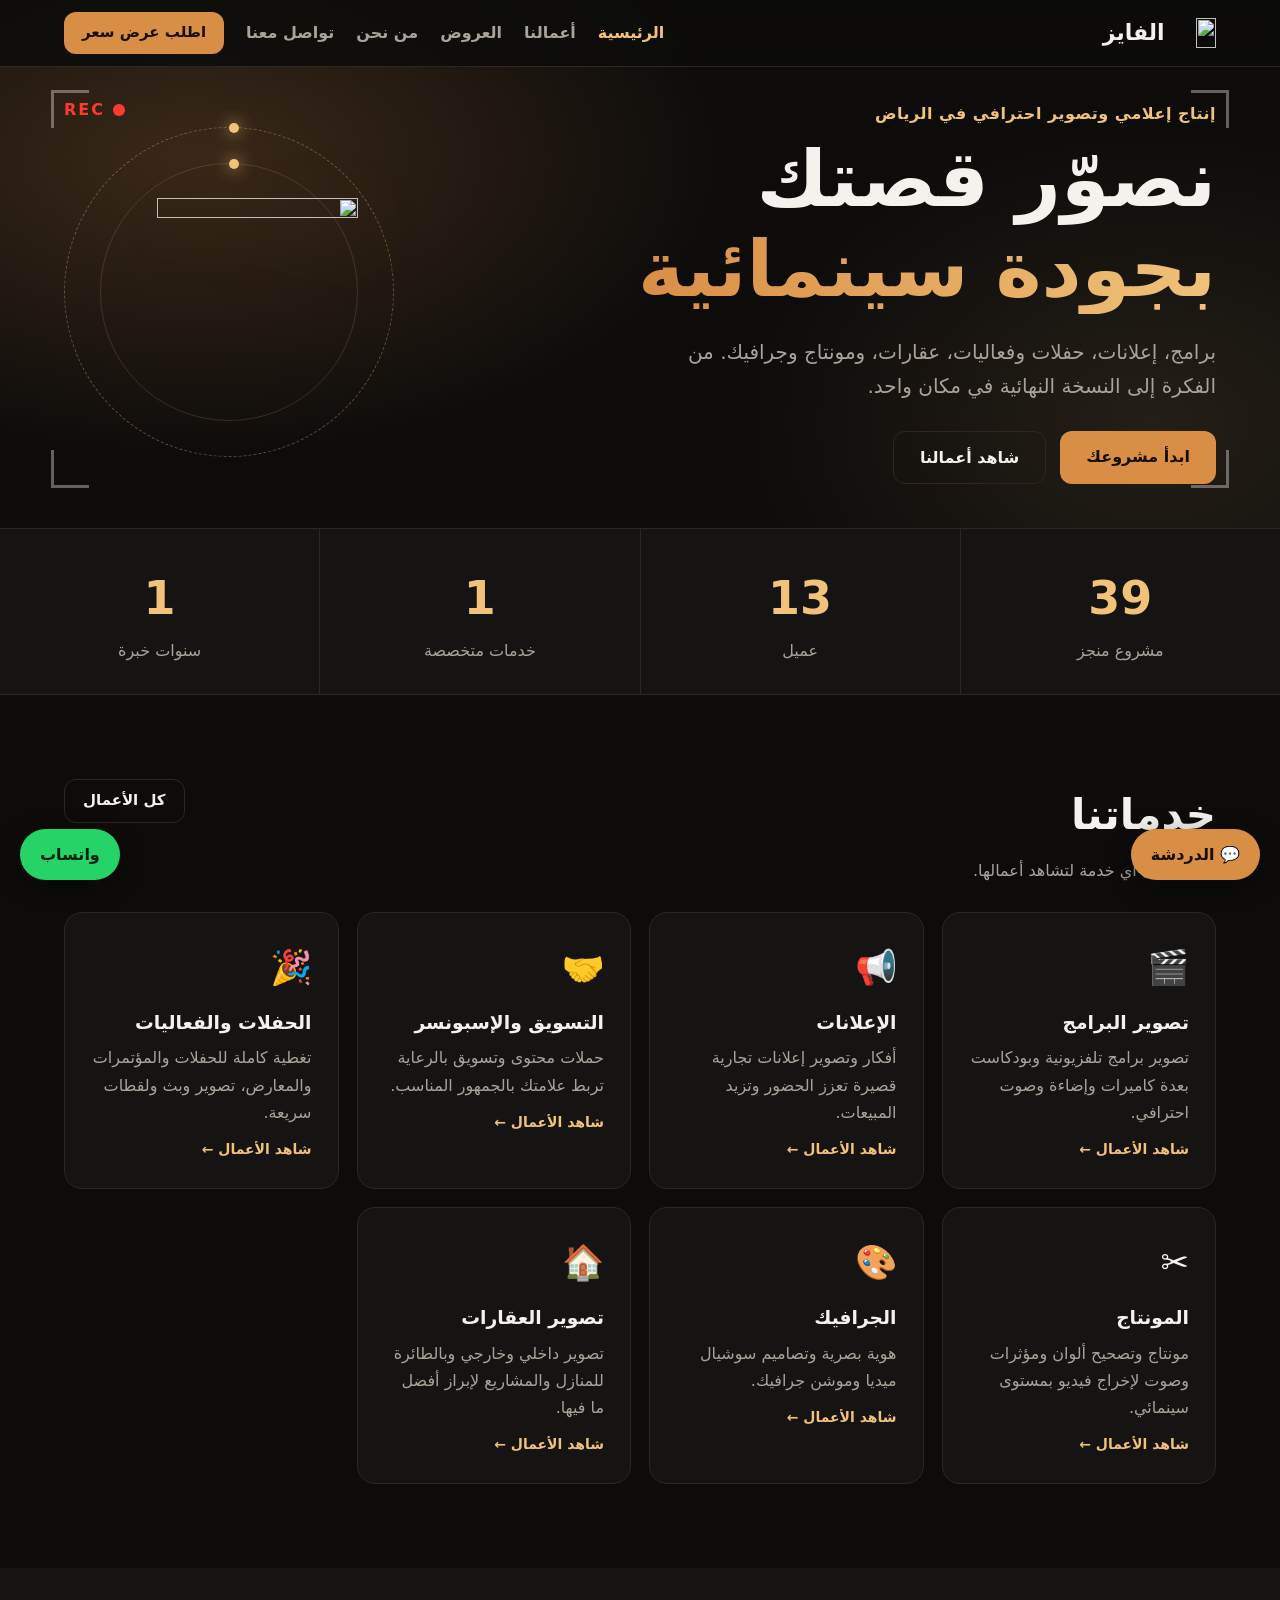
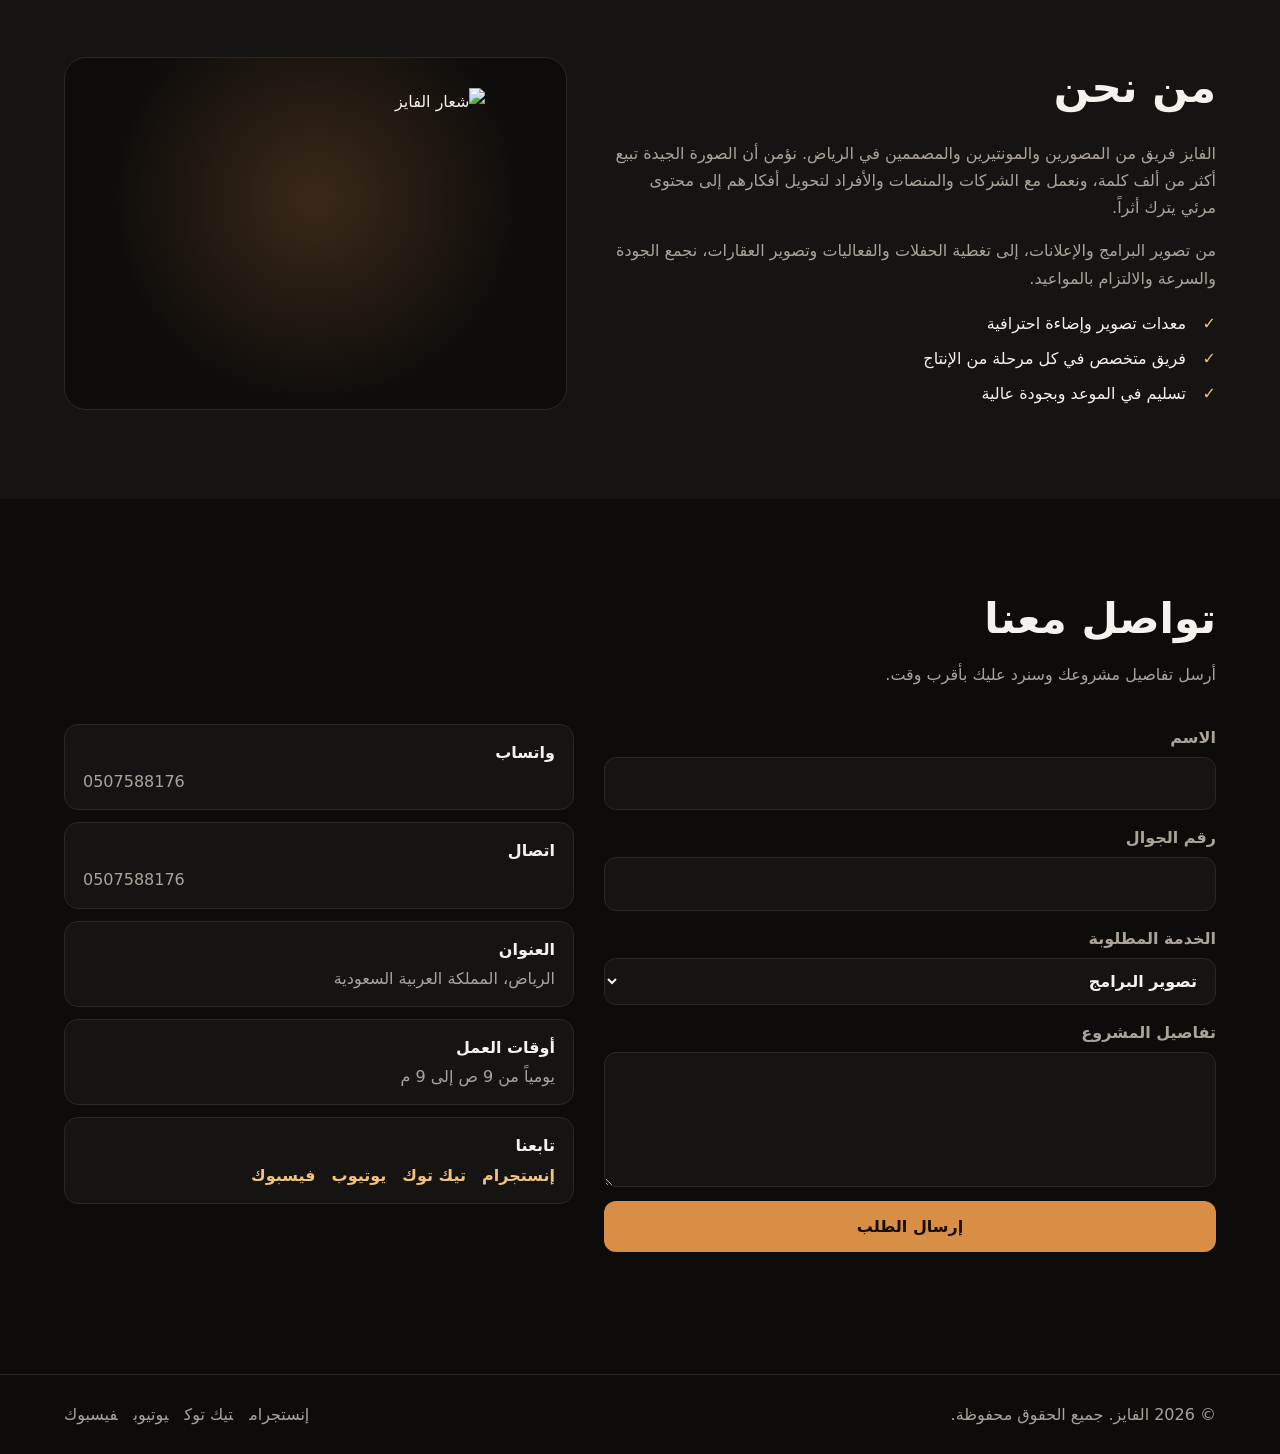
==== commit be82dbac: "Add files via upload" ====
--- a/index.html
+++ b/index.html
@@ -7,7 +7,7 @@
 <meta name="description" content="الفايز: إنتاج إعلامي في الرياض. تصوير البرامج والإعلانات، التسويق بالإسبونسر، تغطية الحفلات والفعاليات، المونتاج، الجرافيك، وتصوير العقارات.">
 <meta name="theme-color" content="#0d0c0b">
 <meta name="referrer" content="strict-origin-when-cross-origin">
-<meta http-equiv="Content-Security-Policy" content="default-src 'self'; script-src 'self'; style-src 'self' https://fonts.googleapis.com; font-src https://fonts.gstatic.com; img-src 'self' data: https://i.ytimg.com https://*.supabase.co; media-src 'self' https://*.supabase.co; frame-src https://www.youtube-nocookie.com; connect-src 'self' https://api.web3forms.com https://*.supabase.co; form-action 'self' https://api.web3forms.com; base-uri 'self'; object-src 'none'">
+<meta http-equiv="Content-Security-Policy" content="default-src 'self'; script-src 'self'; style-src 'self' https://fonts.googleapis.com; font-src https://fonts.gstatic.com; img-src 'self' data: https://i.ytimg.com https://*.supabase.co; media-src 'self' https://*.supabase.co; frame-src https://www.youtube-nocookie.com https://www.tiktok.com https://www.instagram.com https://player.vimeo.com https://www.facebook.com; connect-src 'self' https://api.web3forms.com https://*.supabase.co; form-action 'self' https://api.web3forms.com; base-uri 'self'; object-src 'none'">
 <link rel="icon" href="assets/logo-mark.png">
 <link rel="preconnect" href="https://fonts.googleapis.com">
 <link rel="preconnect" href="https://fonts.gstatic.com" crossorigin>
@@ -17,7 +17,7 @@
 <body data-page="home">
 
 <header class="top" id="top">
-  <a class="brand" href="index.html" aria-label="الرئيسية"><img src="assets/logo-mark.png" alt="" width="40" height="29"><span data-cfg="name">الفايز</span></a>
+  <a class="brand" href="index.html" aria-label="الرئيسية"><img src="assets/logo-mark.png" data-logo="logoMark" alt="" width="40" height="29"><span data-cfg="name">الفايز</span></a>
   <button class="burger" id="burger" aria-label="القائمة" aria-expanded="false"><span></span><span></span><span></span></button>
   <nav id="nav">
     <a href="index.html" class="on">الرئيسية</a>
@@ -35,22 +35,22 @@
   <div class="hero-main">
     <div class="hero-in">
       <p class="eyebrow" data-cfg="tagline">إنتاج إعلامي</p>
-      <h1>نصوّر قصتك<br><em>بجودة سينمائية</em></h1>
-      <p class="lead">برامج، إعلانات، حفلات وفعاليات، عقارات، ومونتاج وجرافيك. من الفكرة إلى النسخة النهائية في مكان واحد.</p>
+      <h1><span data-t="hero.title1">نصوّر قصتك</span><br><em data-t="hero.title2">بجودة سينمائية</em></h1>
+      <p class="lead" data-t="hero.lead">برامج، إعلانات، حفلات وفعاليات، عقارات، ومونتاج وجرافيك. من الفكرة إلى النسخة النهائية في مكان واحد.</p>
       <div class="cta">
-        <a class="btn" href="#contact">ابدأ مشروعك</a>
-        <a class="btn ghost" href="works.html">شاهد أعمالنا</a>
+        <a class="btn" href="#contact" data-t="hero.btn1">ابدأ مشروعك</a>
+        <a class="btn ghost" href="works.html" data-t="hero.btn2">شاهد أعمالنا</a>
       </div>
     </div>
     <div class="orbit" aria-hidden="true">
       <i class="ring r1"></i><i class="ring r2"></i>
-      <img class="mark" src="assets/logo-mark.png" alt="" width="420" height="305">
+      <img class="mark" src="assets/logo-mark.png" data-logo="logoMark" alt="" width="420" height="305">
     </div>
   </div>
 
   <div class="strip" id="strip" hidden>
     <div class="strip-bar">
-      <b>من أعمالنا</b>
+      <b data-t="hero.stripTitle">من أعمالنا</b>
       <div class="strip-ctl" dir="ltr">
         <button type="button" id="stPrev" aria-label="العمل السابق (يسار)">&#8249;</button>
         <button type="button" id="stPause" class="pz" aria-pressed="false">إيقاف</button>
@@ -70,32 +70,32 @@
 </section>
 
 <section id="offers" class="sec offers" hidden>
-  <div class="head-row"><div><h2>العروض والأخبار</h2><p class="sub">آخر عروضنا.</p></div><a class="btn ghost small" href="offers.html">كل العروض</a></div>
+  <div class="head-row"><div><h2 data-t="texts.offersHomeTitle">العروض والأخبار</h2><p class="sub" data-t="texts.offersHomeSub">آخر عروضنا.</p></div><a class="btn ghost small" href="offers.html">كل العروض</a></div>
   <div class="ads" id="adsGrid"></div>
 </section>
 
 <section id="services" class="sec">
-  <div class="head-row"><div><h2>خدماتنا</h2><p class="sub">اضغط على أي خدمة لتشاهد أعمالها.</p></div><a class="btn ghost small" href="works.html">كل الأعمال</a></div>
+  <div class="head-row"><div><h2 data-t="texts.servicesTitle">خدماتنا</h2><p class="sub" data-t="texts.servicesSub">اضغط على أي خدمة لتشاهد أعمالها.</p></div><a class="btn ghost small" href="works.html">كل الأعمال</a></div>
   <div class="grid" id="svcGrid"></div>
 </section>
 
 <section id="about" class="sec dark about">
   <div>
-    <h2>من نحن</h2>
-    <p>الفايز فريق من المصورين والمونتيرين والمصممين في الرياض. نؤمن أن الصورة الجيدة تبيع أكثر من ألف كلمة، ونعمل مع الشركات والمنصات والأفراد لتحويل أفكارهم إلى محتوى مرئي يترك أثراً.</p>
-    <p>من تصوير البرامج والإعلانات، إلى تغطية الحفلات والفعاليات وتصوير العقارات، نجمع الجودة والسرعة والالتزام بالمواعيد.</p>
-    <ul class="ticks">
+    <h2 data-t="about.title">من نحن</h2>
+    <p data-t="about.p1">الفايز فريق من المصورين والمونتيرين والمصممين في الرياض. نؤمن أن الصورة الجيدة تبيع أكثر من ألف كلمة، ونعمل مع الشركات والمنصات والأفراد لتحويل أفكارهم إلى محتوى مرئي يترك أثراً.</p>
+    <p data-t="about.p2">من تصوير البرامج والإعلانات، إلى تغطية الحفلات والفعاليات وتصوير العقارات، نجمع الجودة والسرعة والالتزام بالمواعيد.</p>
+    <ul class="ticks" id="ticks">
       <li>معدات تصوير وإضاءة احترافية</li>
       <li>فريق متخصص في كل مرحلة من الإنتاج</li>
       <li>تسليم في الموعد وبجودة عالية</li>
     </ul>
   </div>
-  <div class="about-art"><img src="assets/logo.png" alt="شعار الفايز" width="360" height="308" loading="lazy"></div>
+  <div class="about-art"><img src="assets/logo.png" data-logo="logo" alt="شعار الفايز" width="360" height="308" loading="lazy"></div>
 </section>
 
 <section id="contact" class="sec">
-  <h2>تواصل معنا</h2>
-  <p class="sub">أرسل تفاصيل مشروعك وسنرد عليك بأقرب وقت.</p>
+  <h2 data-t="texts.contactTitle">تواصل معنا</h2>
+  <p class="sub" data-t="texts.contactSub">أرسل تفاصيل مشروعك وسنرد عليك بأقرب وقت.</p>
   <div class="contact">
     <form id="form" novalidate>
       <input type="text" name="botcheck" class="hp" tabindex="-1" autocomplete="off" aria-hidden="true">
@@ -145,6 +145,7 @@
 </section>
 
 <script src="config.js"></script>
+<script src="lib.js"></script>
 <script src="app.js"></script>
 </body>
 </html>
--- a/style.css
+++ b/style.css
@@ -189,3 +189,9 @@
  .rec{top:70px}
  h1{margin-bottom:10px}
 }
+
+[hidden]{display:none!important}
+.lb-media.portrait{aspect-ratio:auto;height:min(80vh,640px);width:min(360px,100%);display:block;margin-inline:auto}
+.lb-open{display:grid;justify-items:center;gap:12px;padding:30px 0}
+.ph .ghost.pf{font-size:20px;font-weight:900;opacity:.7}
+.btn.ghost.small{color:var(--tx)!important}
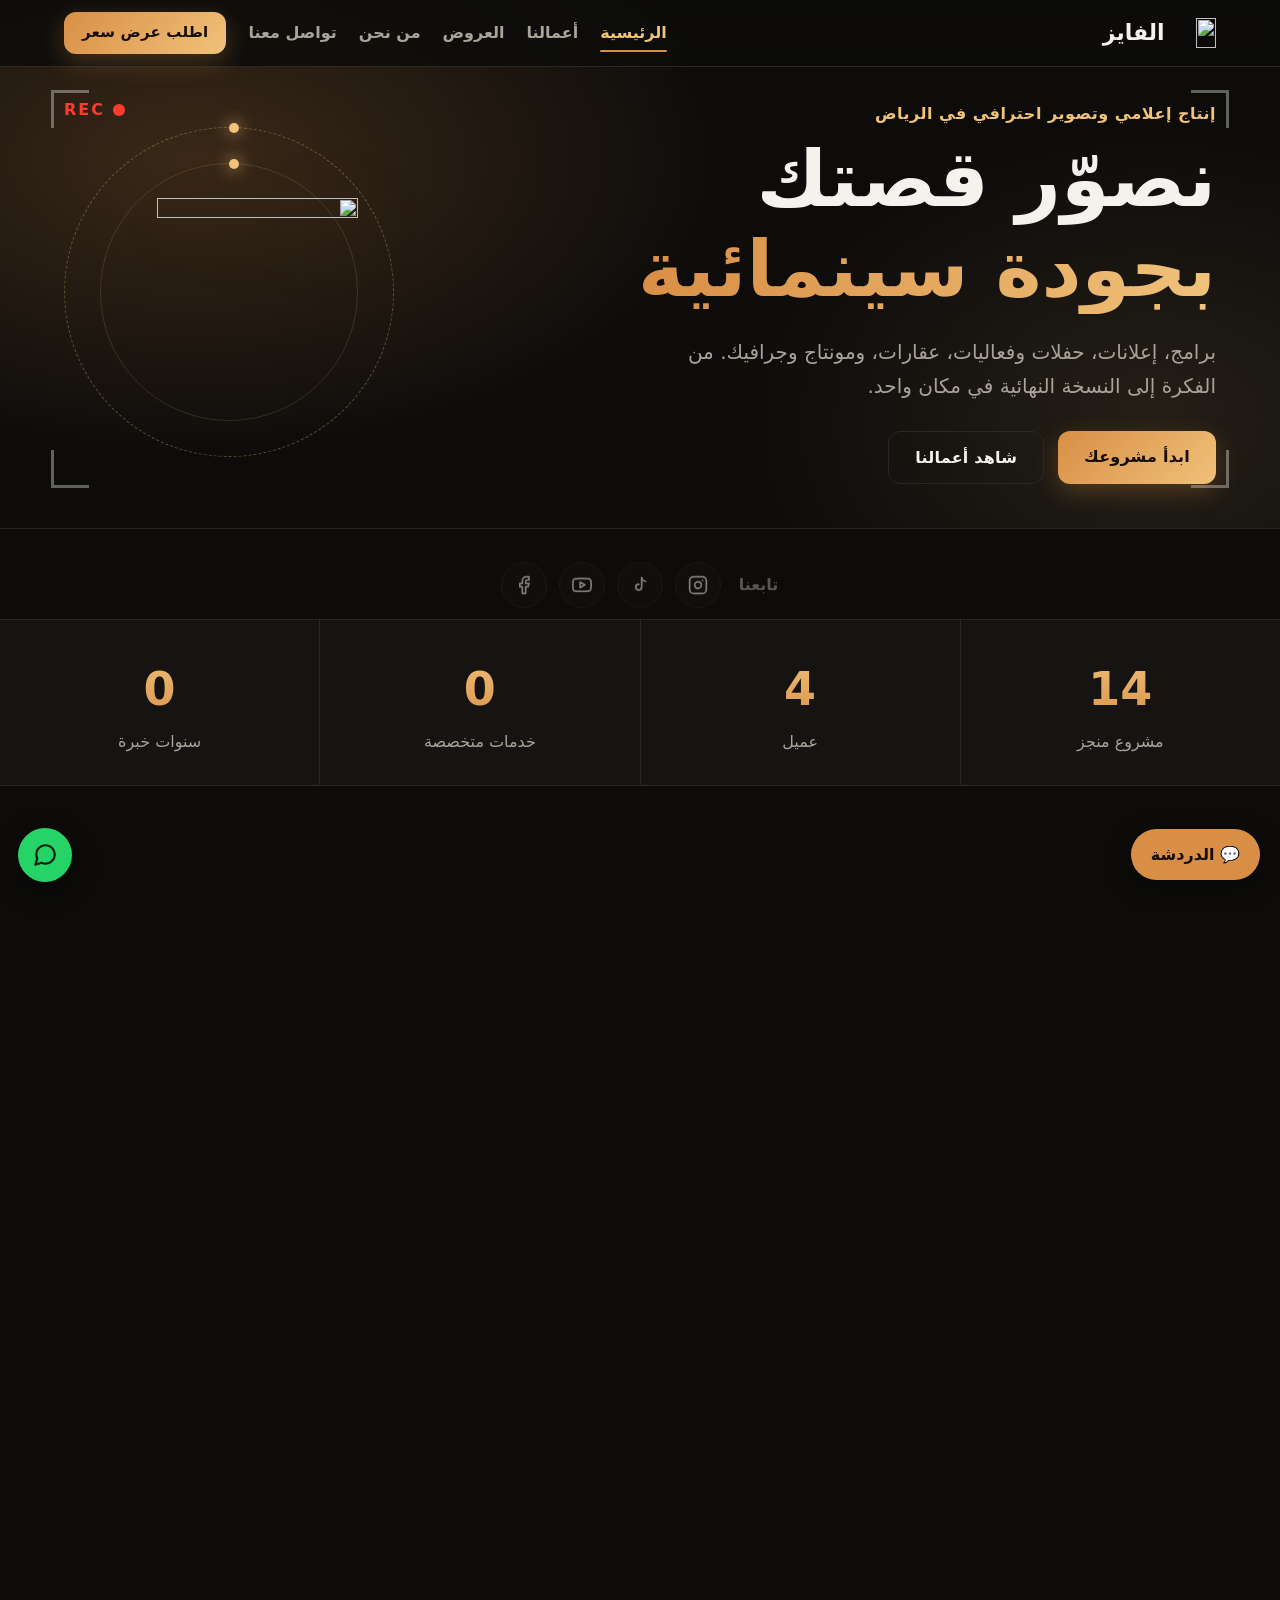
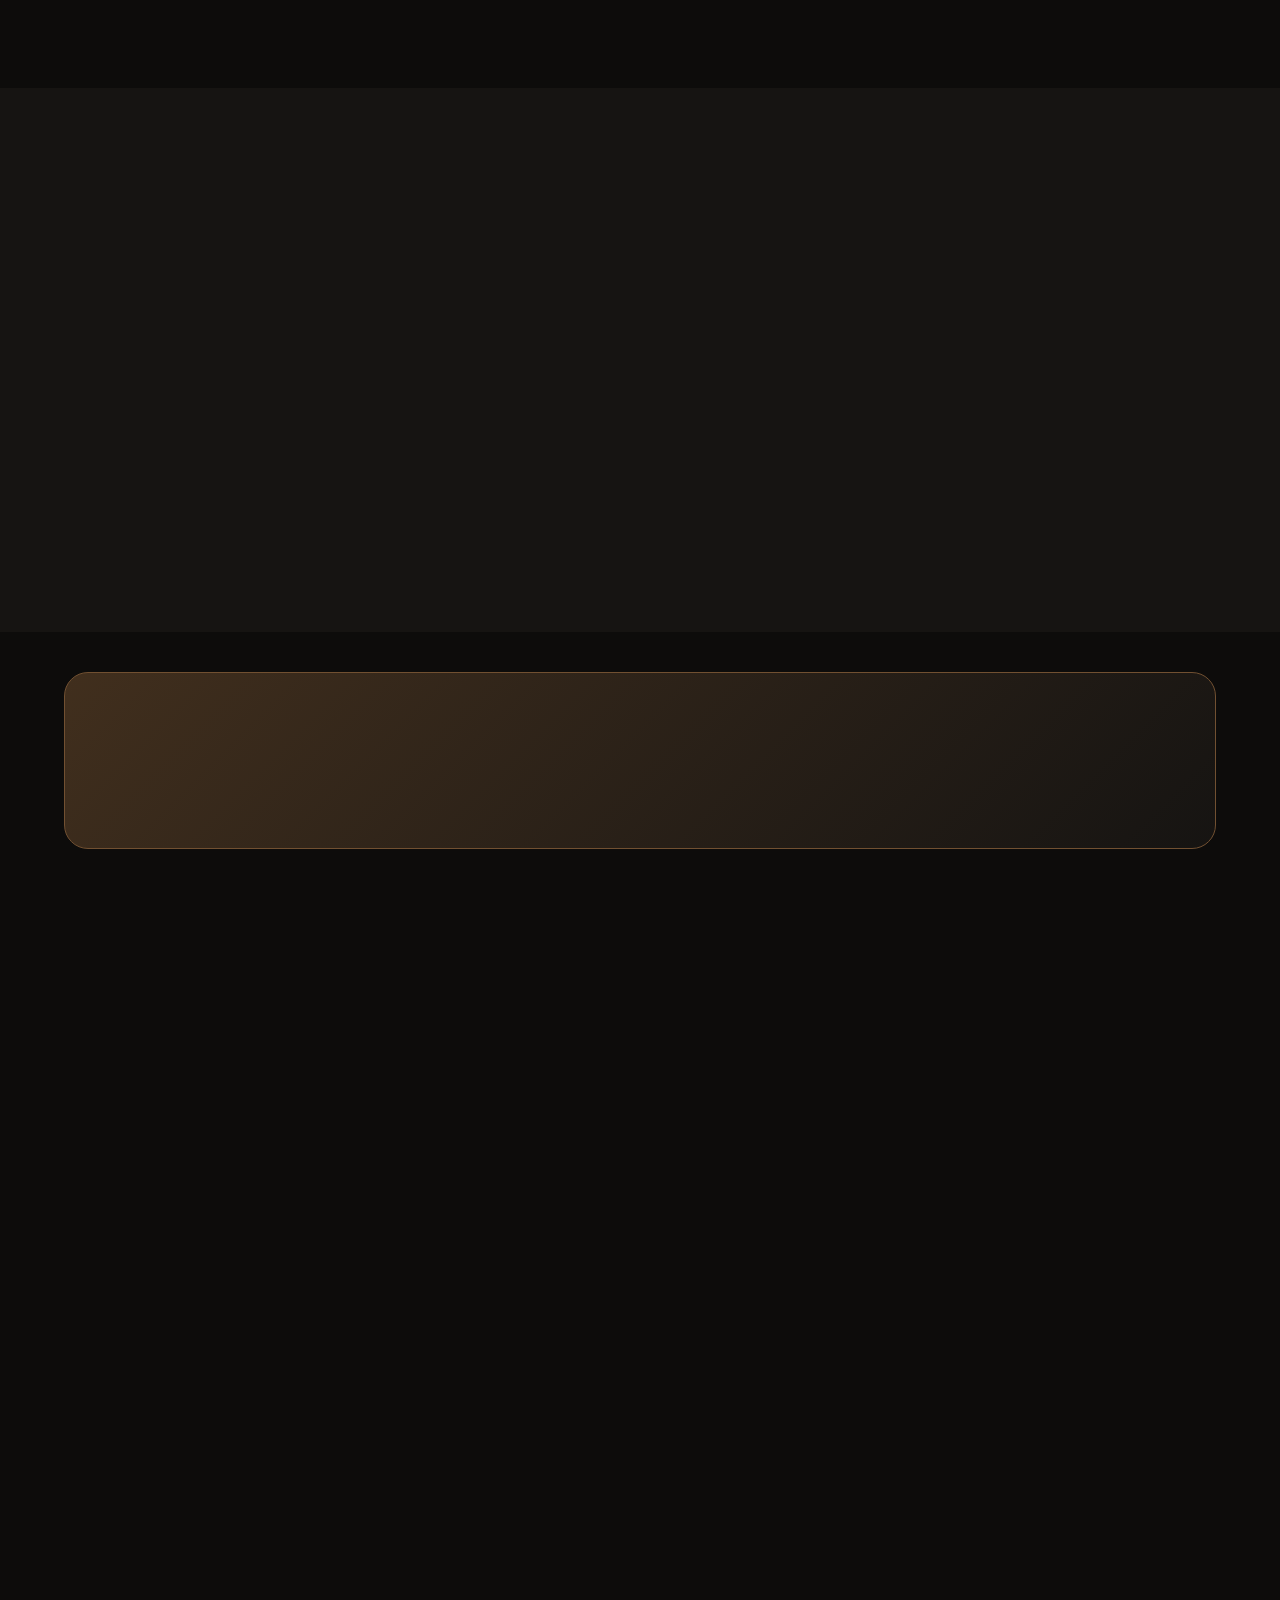
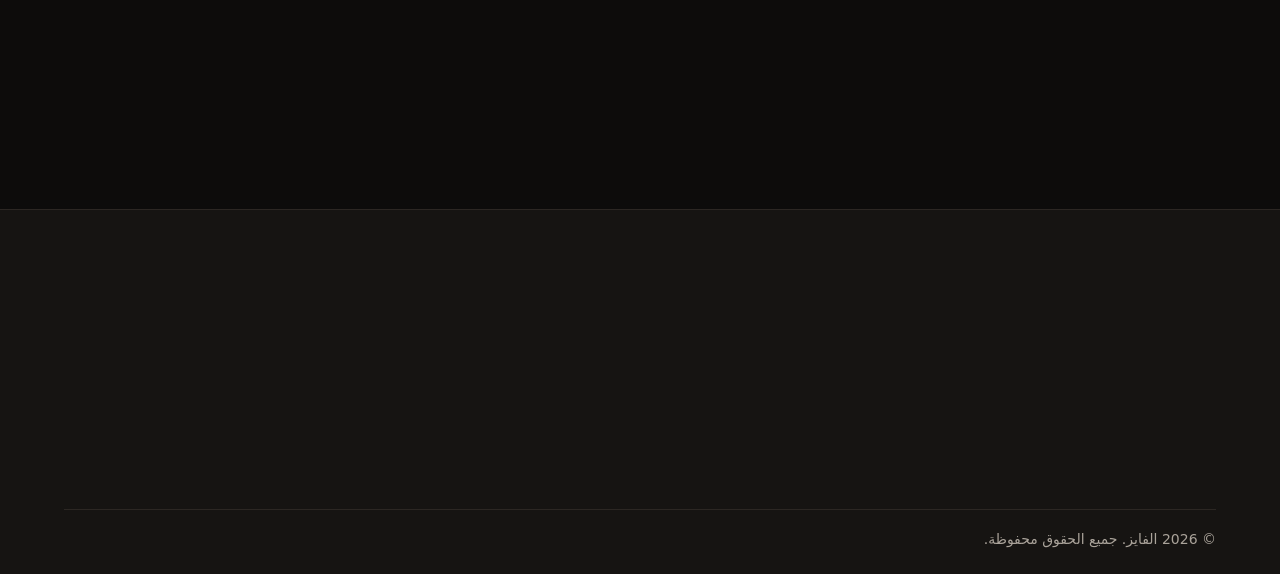
==== commit 74749d35: "Add files via upload" ====
--- a/index.html
+++ b/index.html
@@ -46,6 +46,7 @@
       <i class="ring r1"></i><i class="ring r2"></i>
       <img class="mark" src="assets/logo-mark.png" data-logo="logoMark" alt="" width="420" height="305">
     </div>
+    <div class="hero-video" id="heroVideo" hidden></div>
   </div>
 
   <div class="strip" id="strip" hidden>
@@ -60,6 +61,11 @@
     <div class="strip-vp" id="stVp" tabindex="0" aria-label="شريط الأعمال"><div class="strip-track" id="stTrack"></div></div>
   </div>
   <div class="frame" aria-hidden="true"><b></b><b></b><b></b><b></b></div>
+</section>
+
+<section class="social-bar" id="socialBar" hidden aria-label="حساباتنا">
+  <span data-t="texts.followUs">تابعنا</span>
+  <div class="social-icons" id="socialIcons"></div>
 </section>
 
 <section class="stats" id="stats" aria-label="أرقام">
@@ -93,6 +99,11 @@
   <div class="about-art"><img src="assets/logo.png" data-logo="logo" alt="شعار الفايز" width="360" height="308" loading="lazy"></div>
 </section>
 
+<section class="cta-band">
+  <div><h2 data-t="texts.ctaTitle">جاهز تبدأ مشروعك؟</h2><p data-t="texts.ctaSub">كلمنا الآن ونرتب لك موعد وعرض سعر بدون التزام.</p></div>
+  <div class="cta-btns"><a class="btn" id="ctaWa" href="#" target="_blank" rel="noopener noreferrer">واتساب</a><a class="btn ghost" id="ctaTel" href="#">اتصل بنا</a></div>
+</section>
+
 <section id="contact" class="sec">
   <h2 data-t="texts.contactTitle">تواصل معنا</h2>
   <p class="sub" data-t="texts.contactSub">أرسل تفاصيل مشروعك وسنرد عليك بأقرب وقت.</p>
@@ -107,22 +118,41 @@
       <p class="note" id="formNote" role="status"></p>
     </form>
     <div class="info">
-      <a class="card" id="waLink" href="#" target="_blank" rel="noopener noreferrer"><b>واتساب</b><span dir="ltr" data-cfg="phoneShow"></span></a>
-      <a class="card" id="telLink" href="#"><b>اتصال</b><span dir="ltr" data-cfg="phoneShow"></span></a>
-      <a class="card" id="mailLink" href="#" hidden><b>البريد</b><span dir="ltr" data-cfg="email"></span></a>
-      <div class="card"><b>العنوان</b><span data-cfg="address"></span></div>
-      <div class="card"><b>أوقات العمل</b><span data-cfg="hours"></span></div>
+      <a class="card" id="waLink" data-ico="whatsapp" href="#" target="_blank" rel="noopener noreferrer"><b>واتساب</b><span dir="ltr" data-cfg="phoneShow"></span></a>
+      <a class="card" id="telLink" data-ico="phone" href="#"><b>اتصال</b><span dir="ltr" data-cfg="phoneShow"></span></a>
+      <a class="card" id="mailLink" data-ico="mail" href="#" hidden><b>البريد</b><span dir="ltr" data-cfg="email"></span></a>
+      <div class="card" data-ico="pin"><b>العنوان</b><span data-cfg="address"></span></div>
+      <div class="card" data-ico="clock"><b>أوقات العمل</b><span data-cfg="hours"></span></div>
     </div>
   </div>
 </section>
 </main>
 
-<footer>
-  <span><span id="secret">©</span> <span id="yr"></span> <span data-cfg="name">الفايز</span>. جميع الحقوق محفوظة.</span>
-  <span class="soc" id="soc"></span>
+<footer class="foot">
+  <div class="foot-grid">
+    <div class="foot-brand">
+      <a class="brand" href="index.html"><img src="assets/logo-mark.png" data-logo="logoMark" alt="" width="40" height="29"><span data-cfg="name">الفايز</span></a>
+      <p data-cfg="tagline"></p>
+      <div class="social-icons" id="soc"></div>
+    </div>
+    <div>
+      <h4>روابط سريعة</h4>
+      <a href="index.html">الرئيسية</a><a href="works.html">أعمالنا</a><a href="offers.html">العروض</a><a href="index.html#about">من نحن</a><a href="index.html#contact">تواصل معنا</a>
+    </div>
+    <div>
+      <h4>تواصل معنا</h4>
+      <p dir="ltr" class="ltr-r" data-cfg="phoneShow"></p>
+      <p data-cfg="address"></p>
+      <p data-cfg="hours"></p>
+    </div>
+  </div>
+  <div class="foot-bottom"><span><span id="secret">©</span> <span id="yr"></span> <span data-cfg="name">الفايز</span>. جميع الحقوق محفوظة.</span></div>
 </footer>
 
-<a class="wa-float" id="waFloat" href="#" target="_blank" rel="noopener noreferrer" aria-label="واتساب">واتساب</a>
+<a class="call-float" id="callFloat" href="#" aria-label="اتصال"></a>
+<a class="wa-float" id="waFloat" href="#" target="_blank" rel="noopener noreferrer" aria-label="واتساب"></a>
+<div class="glow" id="glow" aria-hidden="true"></div>
+
 
 <div class="lightbox" id="lb" hidden><button id="lbClose" aria-label="إغلاق">×</button><div id="lbBody"></div></div>
 
--- a/style.css
+++ b/style.css
@@ -5,22 +5,22 @@
 a{color:inherit;text-decoration:none}
 button{font:inherit;cursor:pointer}
 .top{position:fixed;inset:0 0 auto 0;z-index:50;display:flex;align-items:center;justify-content:space-between;padding:12px 5vw;background:rgba(13,12,11,.84);backdrop-filter:blur(10px);border-bottom:1px solid var(--line)}
-.brand{display:flex;align-items:center;gap:10px;font-weight:900;font-size:22px}.brand img{height:30px;width:auto}
+.brand{display:flex;align-items:center;gap:10px;font-weight:900;font-size:calc(22px*var(--fs,1))}.brand img{height:calc(30px*var(--ss,1));width:auto}
 .dotx{width:12px;height:12px;border-radius:50%;background:var(--ac);box-shadow:0 0 12px var(--ac)}
 nav{display:flex;align-items:center;gap:22px}
 nav a{color:var(--mut);font-weight:600}nav a:hover{color:var(--tx)}
 .btn{display:inline-block;background:var(--ac);color:var(--on-ac);border:0;border-radius:12px;padding:12px 26px;font-weight:700;transition:transform .2s,filter .2s}
 .btn:hover{transform:translateY(-2px);filter:brightness(1.1)}
-.btn.small{padding:8px 18px;font-size:15px;color:var(--on-ac)!important}
+.btn.small{padding:8px 18px;font-size:calc(15px*var(--fs,1));color:var(--on-ac)!important}
 .btn.ghost{background:transparent;border:1.5px solid var(--line);color:var(--tx)}
 .burger{display:none;background:none;border:0;padding:6px}
 .burger span{display:block;width:26px;height:2px;background:var(--tx);margin:5px 0}
 .hero{position:relative;min-height:100vh;display:flex;align-items:center;padding:110px 5vw 60px;overflow:hidden;background:radial-gradient(900px 500px at 15% 30%,rgba(217,142,69,.22),transparent 60%),radial-gradient(700px 500px at 90% 80%,rgba(240,194,122,.10),transparent 60%),var(--bg)}
 .hero-in{position:relative;z-index:2;max-width:720px}
 .eyebrow{color:var(--ac2);font-weight:700;letter-spacing:.5px;margin:0 0 8px}
-h1{font-size:clamp(38px,7vw,78px);line-height:1.15;margin:0 0 18px;font-weight:900}
+h1{font-size:calc(clamp(38px,7vw,78px)*var(--fs,1));line-height:1.15;margin:0 0 18px;font-weight:900}
 h1 em{font-style:normal;background:linear-gradient(90deg,var(--ac),var(--ac2));-webkit-background-clip:text;background-clip:text;color:transparent}
-.lead{font-size:clamp(16px,2vw,20px);color:var(--mut);max-width:560px}
+.lead{font-size:calc(clamp(16px,2vw,20px)*var(--fs,1));color:var(--mut);max-width:560px}
 .cta{display:flex;gap:14px;flex-wrap:wrap;margin-top:28px}
 .rec{position:absolute;top:96px;left:5vw;display:flex;align-items:center;gap:8px;font-weight:900;letter-spacing:2px;color:var(--rec);z-index:2}
 .rec i{width:12px;height:12px;border-radius:50%;background:var(--rec);animation:blink 1.2s infinite}
@@ -31,22 +31,22 @@
 .frame b:nth-child(3){bottom:0;right:0;border-left:0;border-top:0}.frame b:nth-child(4){bottom:0;left:0;border-right:0;border-top:0}
 .stats{display:grid;grid-template-columns:repeat(4,1fr);gap:1px;background:var(--line);border-block:1px solid var(--line)}
 .stats div{background:var(--bg2);padding:30px 10px;text-align:center}
-.stats strong{display:block;font-size:clamp(28px,4vw,46px);color:var(--ac2);font-weight:900}
+.stats strong{display:block;font-size:calc(clamp(28px,4vw,46px)*var(--fs,1));color:var(--ac2);font-weight:900}
 .stats span{color:var(--mut)}
 .sec{padding:84px 5vw}.sec.dark{background:var(--bg2)}
-h2{font-size:clamp(28px,4vw,42px);margin:0 0 6px;font-weight:900}
+h2{font-size:calc(clamp(28px,4vw,42px)*var(--fs,1));margin:0 0 6px;font-weight:900}
 .sub{color:var(--mut);margin:0 0 36px}
 .grid{display:grid;grid-template-columns:repeat(auto-fit,minmax(250px,1fr));gap:18px}
 .svc{background:var(--bg2);border:1px solid var(--line);border-radius:18px;padding:26px;transition:transform .25s,border-color .25s}
 .svc:hover{transform:translateY(-6px);border-color:var(--ac)}
-.svc .ic{font-size:34px}.svc h3{margin:10px 0 6px}.svc p{margin:0;color:var(--mut)}
+.svc .ic{font-size:calc(34px*var(--fs,1))}.svc h3{margin:10px 0 6px}.svc p{margin:0;color:var(--mut)}
 .filters{display:flex;gap:10px;flex-wrap:wrap;margin-bottom:24px}
 .filters button{background:transparent;border:1px solid var(--line);color:var(--mut);padding:7px 18px;border-radius:999px}
 .filters button.on,.filters button:hover{background:var(--ac);border-color:var(--ac);color:var(--on-ac)}
 .gallery{display:grid;grid-template-columns:repeat(auto-fill,minmax(280px,1fr));gap:16px}
 .item{padding:0;border:1px solid var(--line);background:var(--bg);border-radius:16px;overflow:hidden;color:inherit;text-align:right}
 .ph{aspect-ratio:16/10;display:grid;place-items:center;background:linear-gradient(135deg,hsl(var(--h,0) 60% 22%),hsl(calc(var(--h,0) + 40) 70% 10%));position:relative;overflow:hidden}
-.ph span{font-size:42px;opacity:.55}
+.ph span{font-size:calc(42px*var(--fs,1));opacity:.55}
 .ph img{width:100%;height:100%;object-fit:cover;transition:transform .5s}
 .item:hover .ph img{transform:scale(1.06)}
 .ph.big{aspect-ratio:16/9;border-radius:14px}
@@ -73,20 +73,20 @@
 .chat{position:fixed;bottom:20px;right:20px;z-index:70;width:min(360px,calc(100vw - 32px));height:min(520px,calc(100vh - 40px));display:flex;flex-direction:column;background:var(--bg2);border:1px solid var(--line);border-radius:18px;overflow:hidden;box-shadow:0 12px 48px rgba(0,0,0,.6)}
 .chat[hidden]{display:none}
 .chat header{display:flex;justify-content:space-between;align-items:center;padding:12px 16px;background:var(--ac);color:var(--on-ac)}
-.chat header button{background:none;border:0;color:var(--on-ac);font-size:24px}
+.chat header button{background:none;border:0;color:var(--on-ac);font-size:calc(24px*var(--fs,1))}
 .msgs{flex:1;overflow:auto;padding:14px;display:flex;flex-direction:column;gap:8px}
 .m{max-width:85%;padding:9px 14px;border-radius:14px;white-space:pre-line}
 .m.bot{background:var(--bg);border:1px solid var(--line);align-self:flex-start}
 .m.me{background:var(--ac);align-self:flex-end}
 .quick{display:flex;gap:6px;flex-wrap:wrap;padding:0 14px 8px}
-.quick button{background:transparent;border:1px solid var(--line);color:var(--mut);padding:4px 12px;border-radius:999px;font-size:14px}
+.quick button{background:transparent;border:1px solid var(--line);color:var(--mut);padding:4px 12px;border-radius:999px;font-size:calc(14px*var(--fs,1))}
 .quick button:hover{border-color:var(--ac);color:var(--tx)}
 #chatForm{display:flex;gap:8px;padding:10px;border-top:1px solid var(--line)}
 #chatForm input{flex:1;min-width:0}
 .lightbox{position:fixed;inset:0;z-index:100;background:rgba(0,0,0,.88);display:grid;place-items:center;padding:20px}
 .lightbox[hidden]{display:none}
 .lightbox>div{width:min(900px,100%)}.lightbox p{text-align:center;color:var(--mut)}
-#lbClose{position:absolute;top:14px;left:20px;background:none;border:0;color:#fff;font-size:38px}
+#lbClose{position:absolute;top:14px;left:20px;background:none;border:0;color:#fff;font-size:calc(38px*var(--fs,1))}
 @media(max-width:820px){
  .burger{display:block}
  nav{position:fixed;inset:60px 0 auto 0;flex-direction:column;background:var(--bg);padding:20px;border-bottom:1px solid var(--line);transform:translateY(-130%);transition:transform .3s}
@@ -108,13 +108,13 @@
 @keyframes spin{to{transform:rotate(360deg)}}
 .svc-tabs{display:flex;gap:10px;flex-wrap:wrap;margin-bottom:14px}
 .tab{display:flex;align-items:center;gap:8px;background:var(--bg2);border:1px solid var(--line);color:var(--mut);padding:9px 16px;border-radius:14px;font-weight:600;transition:border-color .2s,color .2s}
-.tab small{background:var(--bg);border-radius:999px;padding:0 8px;font-size:12px}
+.tab small{background:var(--bg);border-radius:999px;padding:0 8px;font-size:calc(12px*var(--fs,1))}
 .tab:hover{border-color:var(--ac);color:var(--tx)}
 .tab.on{background:var(--ac);border-color:var(--ac);color:var(--on-ac)}.tab.on small{background:rgba(0,0,0,.22);color:var(--on-ac)}
 .svc-desc{color:var(--mut);margin:0 0 22px;min-height:1.7em;max-width:60ch}
 .ph video{width:100%;height:100%;object-fit:cover;pointer-events:none}
-.ph .play{position:absolute;inset:auto auto 12px 12px;width:38px;height:38px;border-radius:50%;background:rgba(0,0,0,.6);display:grid;place-items:center;font-size:14px;opacity:1}
-.ph .ghost{font-size:38px;opacity:.45}
+.ph .play{position:absolute;inset:auto auto 12px 12px;width:38px;height:38px;border-radius:50%;background:rgba(0,0,0,.6);display:grid;place-items:center;font-size:calc(14px*var(--fs,1));opacity:1}
+.ph .ghost{font-size:calc(38px*var(--fs,1));opacity:.45}
 .ph{background:linear-gradient(135deg,hsl(28 55% calc(var(--h,30)*1%)),hsl(20 45% 8%))}
 .empty{color:var(--mut);padding:30px 0}
 .offers{background:linear-gradient(180deg,rgba(217,142,69,.08),transparent)}
@@ -122,12 +122,12 @@
 .ad{position:relative;display:grid;gap:8px;align-content:start;background:var(--bg2);border:1px solid var(--ac);border-radius:18px;padding:22px;overflow:hidden}
 .ad img{width:100%;aspect-ratio:16/9;object-fit:cover;border-radius:12px}
 .ad h3{margin:0}.ad p{margin:0;color:var(--mut)}.ad .btn{justify-self:start}
-.tag{justify-self:start;background:var(--ac);color:var(--on-ac);font-weight:700;font-size:13px;padding:1px 12px;border-radius:999px}
+.tag{justify-self:start;background:var(--ac);color:var(--on-ac);font-weight:700;font-size:calc(13px*var(--fs,1));padding:1px 12px;border-radius:999px}
 .popup{position:fixed;inset:0;z-index:90;background:rgba(0,0,0,.75);display:grid;place-items:center;padding:18px}
 .popup[hidden]{display:none}
 .pop-card{position:relative;width:min(440px,100%);background:var(--bg2);border:1px solid var(--ac);border-radius:22px;padding:26px;display:grid;gap:10px;text-align:center;box-shadow:0 20px 60px rgba(0,0,0,.6)}
-.pop-card img{width:100%;border-radius:14px}.pop-card h3{margin:0;font-size:24px}.pop-card p{margin:0;color:var(--mut)}
-#popClose{position:absolute;top:8px;left:12px;background:none;border:0;color:var(--tx);font-size:30px}
+.pop-card img{width:100%;border-radius:14px}.pop-card h3{margin:0;font-size:calc(24px*var(--fs,1))}.pop-card p{margin:0;color:var(--mut)}
+#popClose{position:absolute;top:8px;left:12px;background:none;border:0;color:var(--tx);font-size:calc(30px*var(--fs,1))}
 .lb-media{width:100%;max-height:78vh;aspect-ratio:16/9;border:0;border-radius:14px;background:#000}
 .lb-media.img{aspect-ratio:auto;object-fit:contain}
 @media(max-width:820px){
@@ -153,8 +153,8 @@
 .strip-bar{display:flex;justify-content:space-between;align-items:center;margin-bottom:10px}
 .strip-bar b{color:var(--ac2)}
 .strip-ctl{display:flex;gap:8px}
-.strip-ctl button{background:rgba(22,20,18,.8);border:1px solid var(--line);color:var(--tx);min-width:44px;height:38px;padding:0 14px;border-radius:12px;font-weight:700;font-size:18px;line-height:1}
-.strip-ctl button.pz{font-size:15px;min-width:72px}
+.strip-ctl button{background:rgba(22,20,18,.8);border:1px solid var(--line);color:var(--tx);min-width:44px;height:38px;padding:0 14px;border-radius:12px;font-weight:700;font-size:calc(18px*var(--fs,1));line-height:1}
+.strip-ctl button.pz{font-size:calc(15px*var(--fs,1));min-width:72px}
 .strip-ctl button:hover{border-color:var(--ac);color:var(--ac2)}
 .strip-vp{direction:ltr;overflow-x:auto;overflow-y:hidden;scrollbar-width:none;-ms-overflow-style:none;cursor:grab;-webkit-mask-image:linear-gradient(90deg,transparent,#000 5%,#000 95%,transparent);mask-image:linear-gradient(90deg,transparent,#000 5%,#000 95%,transparent)}
 .strip-vp::-webkit-scrollbar{display:none}
@@ -166,9 +166,9 @@
 .head-row{display:flex;justify-content:space-between;align-items:flex-start;gap:14px;flex-wrap:wrap}
 .head-row .sub{margin-bottom:28px}
 .svc{display:block;color:inherit}
-.svc .more{display:inline-block;margin-top:12px;color:var(--ac2);font-weight:700;font-size:14px}
+.svc .more{display:inline-block;margin-top:12px;color:var(--ac2);font-weight:700;font-size:calc(14px*var(--fs,1))}
 .page-hero{padding:130px 5vw 30px;background:radial-gradient(800px 380px at 15% 20%,rgba(217,142,69,.18),transparent 60%),var(--bg)}
-.page-hero h1{font-size:clamp(34px,5.5vw,58px);margin-bottom:8px}
+.page-hero h1{font-size:calc(clamp(34px,5.5vw,58px)*var(--fs,1));margin-bottom:8px}
 .page-hero .lead{margin:0}
 .sec.pg{padding-top:34px;min-height:50vh}
 .page-cta{display:grid;justify-items:center;gap:10px;margin-top:50px;text-align:center}
@@ -193,5 +193,106 @@
 [hidden]{display:none!important}
 .lb-media.portrait{aspect-ratio:auto;height:min(80vh,640px);width:min(360px,100%);display:block;margin-inline:auto}
 .lb-open{display:grid;justify-items:center;gap:12px;padding:30px 0}
-.ph .ghost.pf{font-size:20px;font-weight:900;opacity:.7}
+.ph .ghost.pf{font-size:calc(20px*var(--fs,1));font-weight:900;opacity:.7}
 .btn.ghost.small{color:var(--tx)!important}
+
+/* ===== أحجام تُضبط من لوحة الإدارة: --fs نصوص، --is أيقونات، --ss شعار وأشكال ===== */
+.ico{width:calc(22px*var(--is,1));height:calc(22px*var(--is,1));flex-shrink:0}
+.svc .ic{font-size:calc(32px*var(--is,1))}
+.tab .ic{font-size:calc(16px*var(--is,1))}
+.ph .play{width:calc(38px*var(--is,1));height:calc(38px*var(--is,1))}
+.btn{padding:calc(12px*var(--ss,1)) calc(26px*var(--ss,1))}
+.btn.small{padding:calc(8px*var(--ss,1)) calc(18px*var(--ss,1))}
+.orbit{width:calc(min(330px,30vw)*var(--ss,1))}
+@media(max-width:820px){.orbit{width:calc(min(150px,40vw)*var(--ss,1))}}
+
+/* ===== لمسة احترافية ===== */
+:root{--ease:cubic-bezier(.2,.7,.2,1);--sh:0 14px 44px rgba(0,0,0,.4)}
+::selection{background:var(--ac);color:var(--on-ac)}
+:focus-visible{outline:2px solid var(--ac2);outline-offset:3px;border-radius:8px}
+body{-webkit-font-smoothing:antialiased;text-rendering:optimizeLegibility;overflow-x:hidden}
+img{max-width:100%}
+.top{transition:padding .3s,background .3s,box-shadow .3s}
+.top.scrolled{padding-block:7px;background:rgba(13,12,11,.95);box-shadow:0 8px 30px rgba(0,0,0,.45)}
+nav a.on{position:relative}
+nav a.on::after{content:"";position:absolute;inset:auto 0 -6px 0;height:2px;border-radius:2px;background:var(--ac)}
+.btn{background:linear-gradient(135deg,var(--ac),var(--ac2));box-shadow:0 8px 24px color-mix(in srgb,var(--ac) 28%,transparent);letter-spacing:.2px}
+.btn.ghost{background:transparent;box-shadow:none}
+.btn.ghost:hover{border-color:var(--ac);color:var(--ac2)}
+.sec h2::after,.cta-band h2::after{content:"";display:block;width:54px;height:4px;border-radius:4px;background:linear-gradient(90deg,var(--ac),var(--ac2));margin-top:10px}
+.cta-band h2::after{display:none}
+.sub{font-size:calc(17px*var(--fs,1))}
+.stats strong{background:linear-gradient(180deg,var(--ac2),var(--ac));-webkit-background-clip:text;background-clip:text;color:transparent;font-variant-numeric:tabular-nums}
+.stats div{transition:background .3s}.stats div:hover{background:color-mix(in srgb,var(--ac) 8%,var(--bg2))}
+.svc{background:linear-gradient(180deg,var(--bg2),var(--bg));box-shadow:0 1px 0 rgba(255,255,255,.03) inset;transition:transform .3s var(--ease),border-color .3s,box-shadow .3s}
+.svc:hover{box-shadow:var(--sh)}
+.svc .ic{display:grid;place-items:center;width:calc(64px*var(--is,1));height:calc(64px*var(--is,1));border-radius:18px;background:color-mix(in srgb,var(--ac) 14%,transparent);border:1px solid color-mix(in srgb,var(--ac) 30%,transparent)}
+.item{transition:transform .3s var(--ease),border-color .3s,box-shadow .3s}
+.item:hover{transform:translateY(-4px);border-color:var(--ac);box-shadow:var(--sh)}
+.ad{box-shadow:var(--sh)}
+.svc-tabs{scrollbar-width:none}.svc-tabs::-webkit-scrollbar{display:none}
+
+/* الأيقونات الاجتماعية */
+.social-icons{display:flex;gap:12px;flex-wrap:wrap}
+.soc-i{display:grid;place-items:center;width:calc(46px*var(--is,1));height:calc(46px*var(--is,1));border-radius:50%;border:1px solid var(--line);background:var(--bg2);color:var(--tx);transition:transform .25s var(--ease),background .25s,color .25s,border-color .25s}
+.soc-i:hover{transform:translateY(-3px);background:var(--ac);border-color:var(--ac);color:var(--on-ac)}
+.social-bar{display:flex;align-items:center;justify-content:center;gap:18px;flex-wrap:wrap;padding:22px 5vw;background:var(--bg);border-top:1px solid var(--line);color:var(--mut);font-weight:700}
+.soc-i .ico{width:calc(20px*var(--is,1));height:calc(20px*var(--is,1))}
+
+/* بيانات التواصل كنص مرتب بدل المربعات */
+.info{gap:0}
+.info .card,.info a.card{display:grid;grid-template-columns:auto 1fr;column-gap:14px;align-items:center;background:none;border:0;border-bottom:1px solid var(--line);border-radius:0;padding:14px 0}
+.info .card:last-child{border-bottom:0}
+.info .card .ico{grid-row:1/3;color:var(--ac2);width:calc(24px*var(--is,1));height:calc(24px*var(--is,1))}
+.info .card b{color:var(--tx)}
+.info .card span{color:var(--mut)}
+.info a.card:hover b{color:var(--ac2)}
+
+/* أزرار عائمة: واتساب + اتصال (الاتصال للجوال فقط) */
+.wa-float,.call-float{position:fixed;left:18px;width:calc(54px*var(--is,1));height:calc(54px*var(--is,1));border-radius:50%;display:grid;place-items:center;padding:0;z-index:60;box-shadow:0 8px 26px rgba(0,0,0,.45);transition:transform .2s}
+.wa-float:hover,.call-float:hover{transform:scale(1.08)}
+.wa-float{bottom:18px;background:#25d366;color:#04210f}
+.call-float{bottom:calc(30px + 54px*var(--is,1));background:var(--ac);color:var(--on-ac)}
+.wa-float .ico,.call-float .ico{width:calc(26px*var(--is,1));height:calc(26px*var(--is,1))}
+@media(min-width:821px){.call-float{display:none}}
+
+/* فيديو الواجهة */
+.hero-video{position:relative;z-index:1;width:min(540px,44vw);aspect-ratio:16/9;border-radius:22px;overflow:hidden;border:1px solid color-mix(in srgb,var(--ac) 40%,var(--line));box-shadow:var(--sh);background:#000;flex-shrink:0}
+.hero-video video,.hero-video iframe{width:100%;height:100%;border:0;object-fit:cover;display:block}
+.hv-card{all:unset;display:block;position:relative;width:100%;height:100%;cursor:pointer}
+.hv-card .ph{height:100%;aspect-ratio:auto;border-radius:0}
+.hv-play{position:absolute;inset:0;display:grid;place-items:center;font-size:54px;color:#fff;background:rgba(0,0,0,.28);transition:background .2s}
+.hv-card:hover .hv-play{background:rgba(0,0,0,.12)}
+@media(max-width:820px){.hero-video{width:100%}}
+
+/* شريط الدعوة */
+.cta-band{display:flex;justify-content:space-between;align-items:center;gap:24px;flex-wrap:wrap;margin:40px 5vw 0;padding:36px 40px;border-radius:24px;background:linear-gradient(135deg,color-mix(in srgb,var(--ac) 22%,var(--bg2)),var(--bg2));border:1px solid color-mix(in srgb,var(--ac) 40%,var(--line))}
+.cta-band h2{margin:0}.cta-band p{margin:4px 0 0;color:var(--mut)}
+.cta-btns{display:flex;gap:12px;flex-wrap:wrap}
+@media(max-width:820px){.cta-band{padding:26px 22px}}
+
+/* الفوتر */
+.foot{display:block;background:var(--bg2);padding:56px 5vw 22px;margin-top:70px}
+.foot-grid{display:grid;grid-template-columns:1.4fr 1fr 1fr;gap:40px}
+.foot h4{color:var(--tx);margin:0 0 12px;font-size:calc(18px*var(--fs,1))}
+.foot-grid > div:not(.foot-brand) > a{display:block;margin:6px 0}
+.foot-grid > div:not(.foot-brand) > a:hover{color:var(--ac2)}
+.foot p{margin:6px 0}
+.foot p[dir=ltr]{text-align:right}
+.foot .brand{display:inline-flex;color:var(--tx)}
+.foot-brand .social-icons{margin-top:14px}
+.foot-bottom{border-top:1px solid var(--line);margin-top:34px;padding-top:18px;font-size:calc(14px*var(--fs,1))}
+@media(max-width:820px){.foot-grid{grid-template-columns:1fr;gap:26px}}
+
+/* ضوء خلف مؤشر الماوس */
+.glow{position:fixed;left:0;top:0;width:460px;height:460px;margin:-230px 0 0 -230px;border-radius:50%;pointer-events:none;z-index:45;opacity:0;transition:opacity .4s;background:radial-gradient(circle,rgba(217,142,69,.16),transparent 65%);background:radial-gradient(circle,color-mix(in srgb,var(--ac) 18%,transparent),transparent 65%);mix-blend-mode:screen;will-change:transform}
+.glow.on{opacity:1}
+@media(pointer:coarse){.glow{display:none}}
+
+/* ظهور تدريجي */
+.rv{opacity:0;transform:translateY(22px);transition:opacity .7s var(--ease),transform .7s var(--ease)}
+.rv.in{opacity:1;transform:none}
+@media(prefers-reduced-motion:reduce){.rv{opacity:1;transform:none}.glow{display:none}}
+
+/* الشريط على الجوال */
+.strip-vp{overscroll-behavior-x:contain;-webkit-overflow-scrolling:touch}
